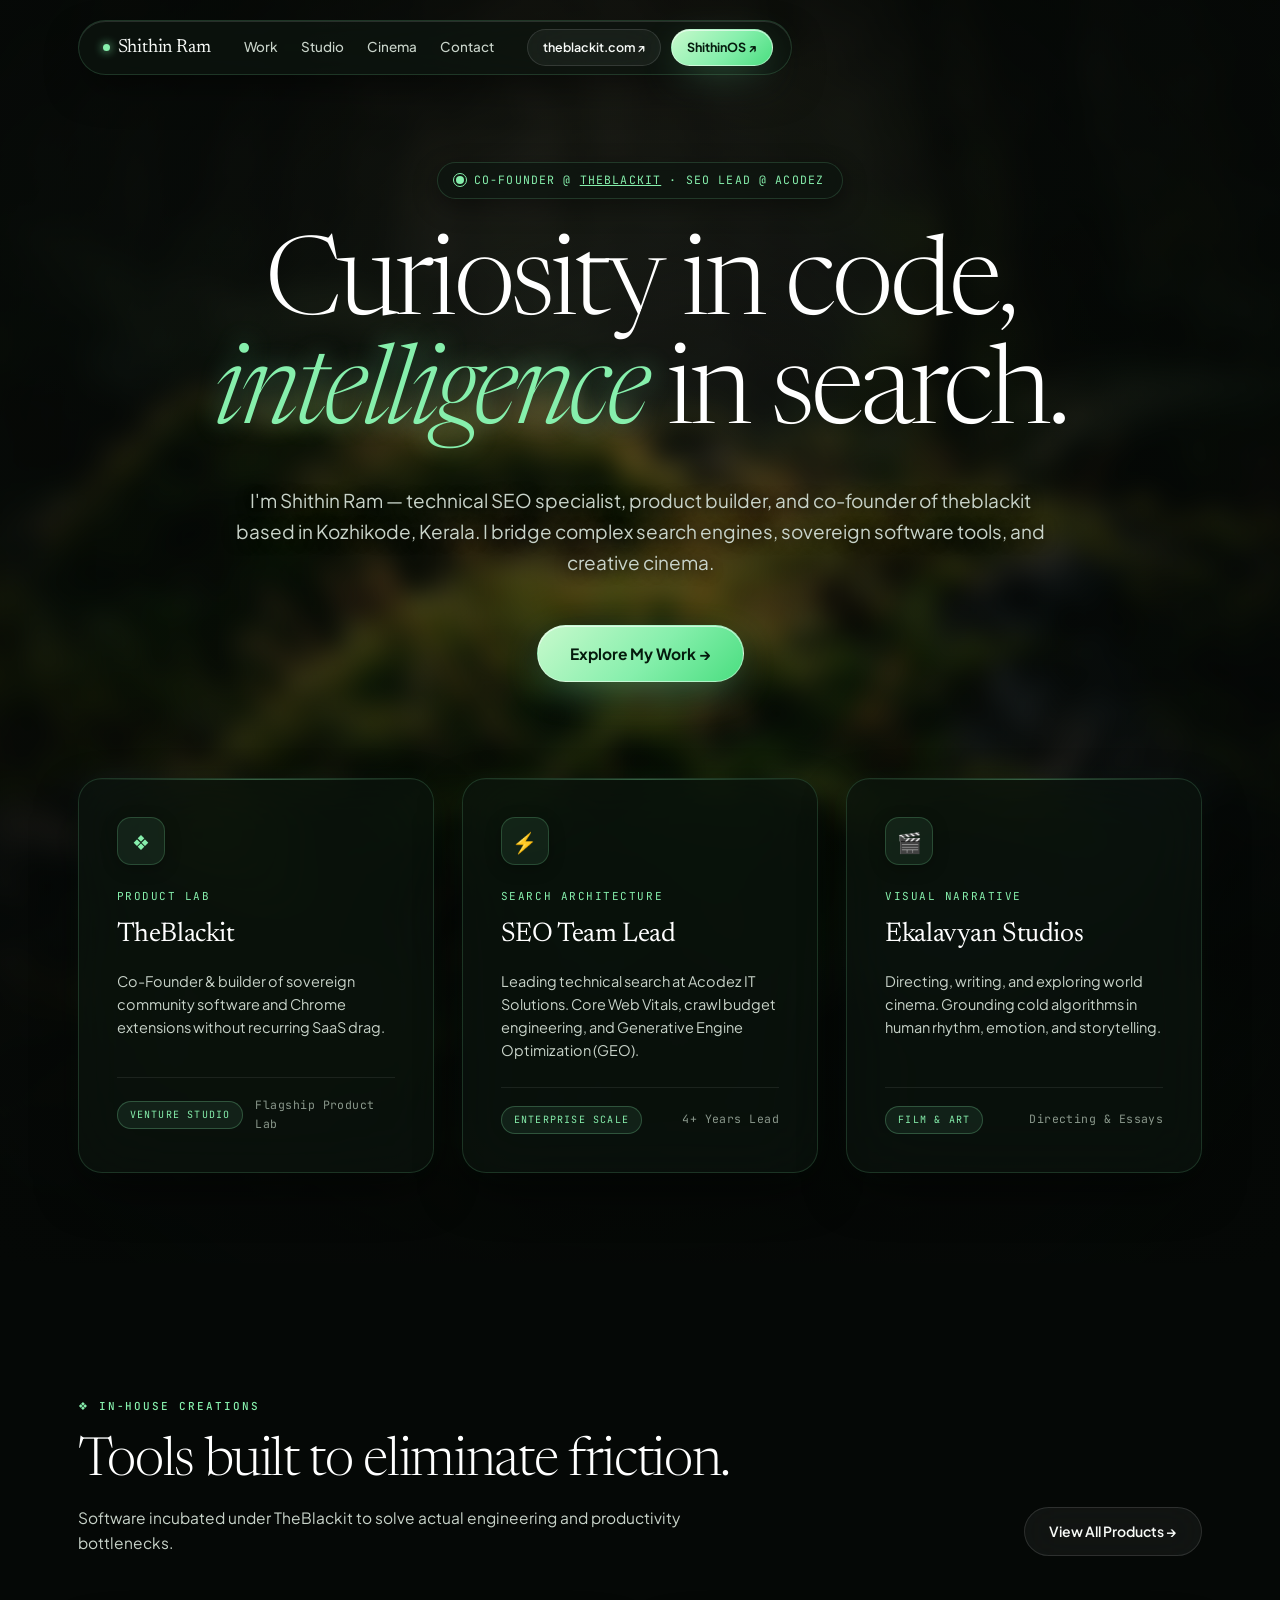
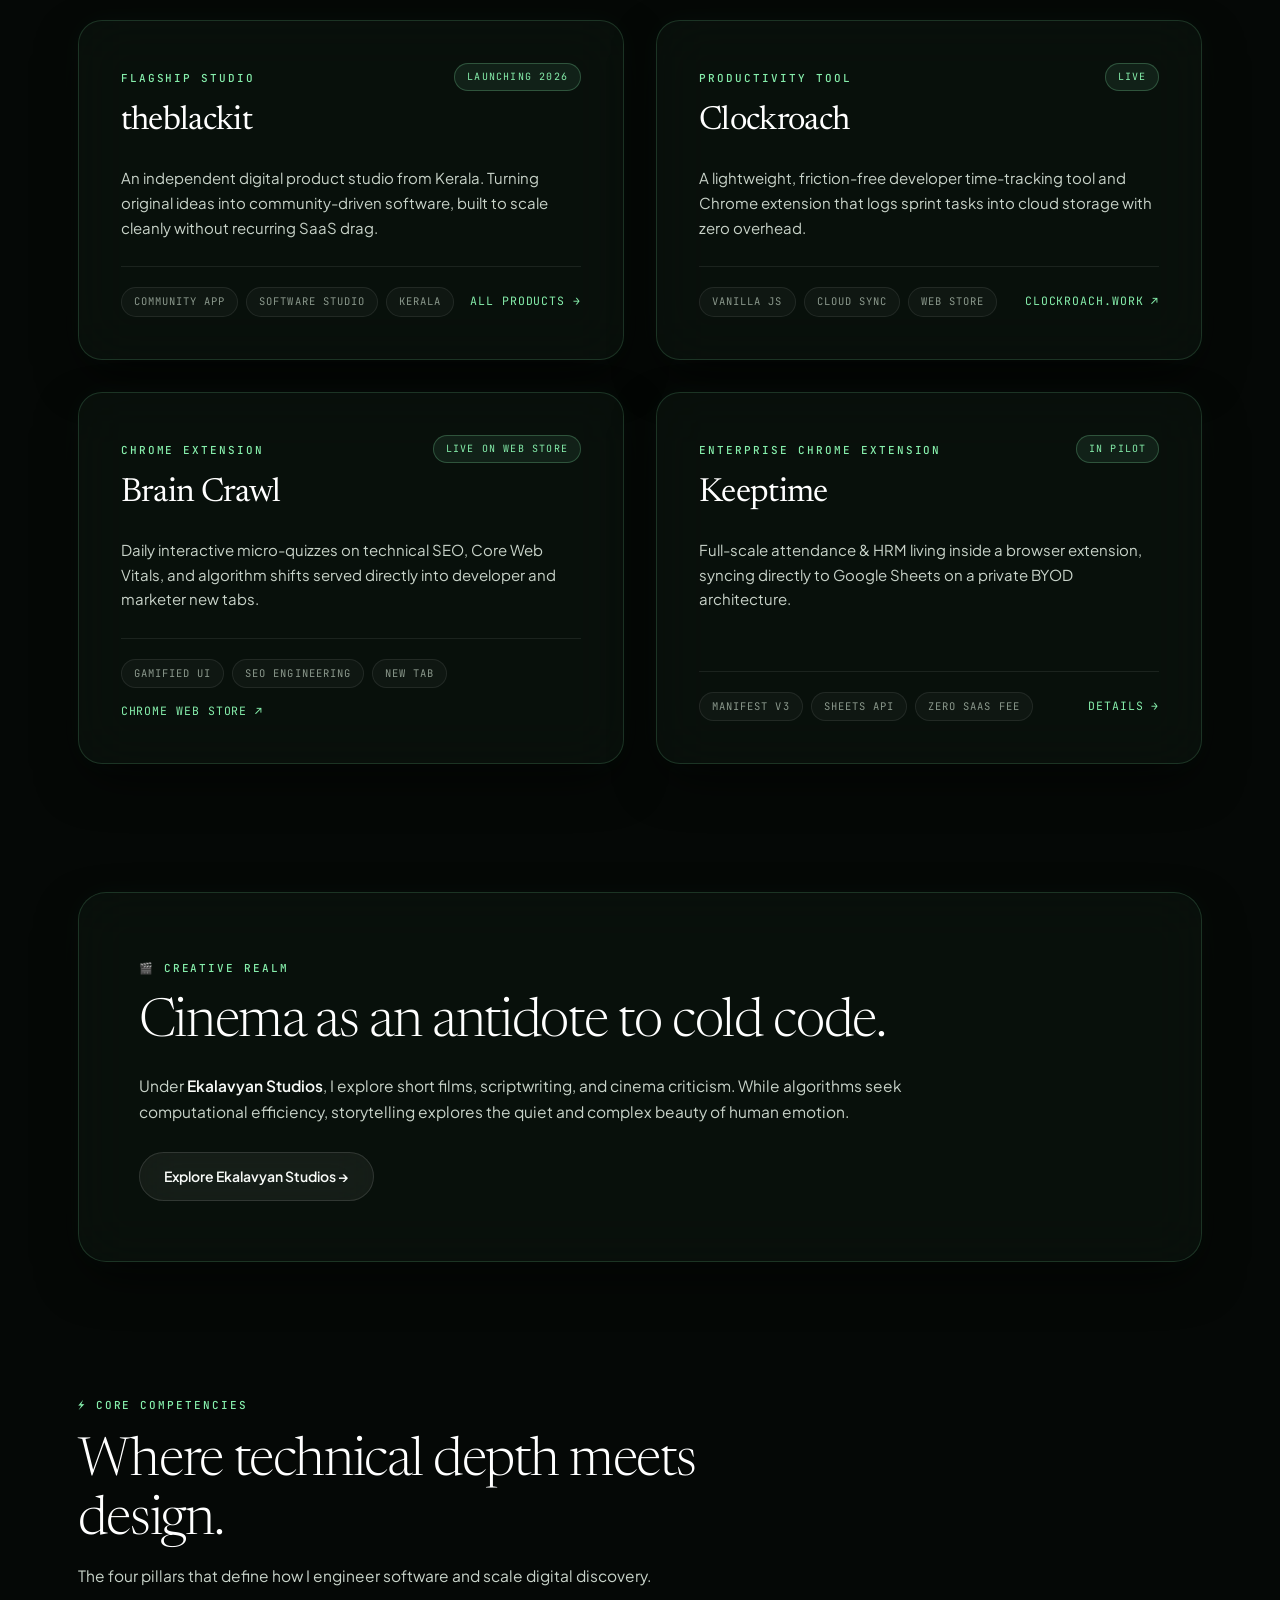
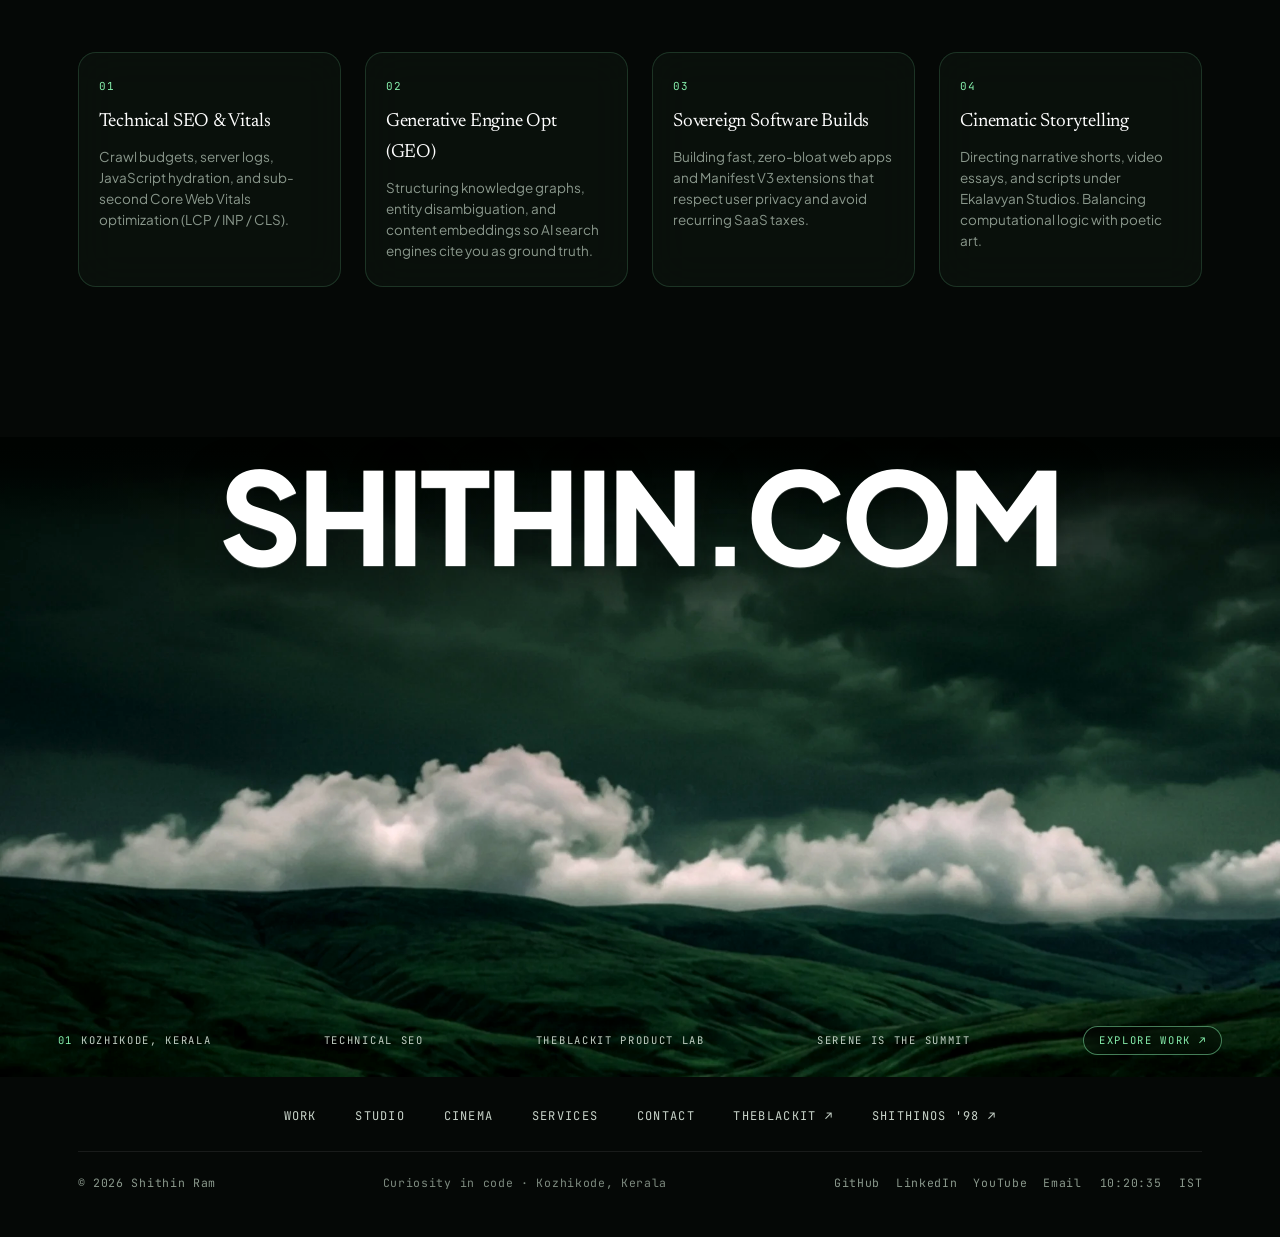
==== prototype/index.html @ df3f929a "Add the shithin.com prototype, with a dark WANDER footer A quieter second direction for the main dom" ====
<!DOCTYPE html>
<html lang="en">
<head>
<meta charset="UTF-8">
<meta name="viewport" content="width=device-width, initial-scale=1.0">
<title>Shithin Ram — SEO Specialist, Product Builder & Co-Founder @ TheBlackit</title>
<meta name="description" content="Shithin Ram — Technical SEO Specialist, Software Builder & Co-Founder @ theblackit. Kozhikode, Kerala.">
<meta name="author" content="Shithin Ram S">
<meta name="robots" content="index, follow, max-image-preview:large">
<link rel="canonical" href="https://shithin.com/">
<meta property="og:locale" content="en_US">
<meta property="og:type" content="website">
<meta property="og:title" content="Shithin Ram — SEO Specialist, Product Builder & Co-Founder @ TheBlackit">
<meta property="og:description" content="Shithin Ram — Technical SEO Specialist, Software Builder & Co-Founder @ theblackit. Kozhikode, Kerala.">
<meta property="og:url" content="https://shithin.com/">
<meta property="og:site_name" content="Shithin Ram">
<meta property="og:image" content="https://shithin.com/img/og.webp">
<link rel="icon" type="image/svg+xml" href="img/favicon.svg">
<link rel="preconnect" href="https://fonts.googleapis.com">
<link rel="preconnect" href="https://fonts.gstatic.com" crossorigin>
<link href="https://fonts.googleapis.com/css2?family=Newsreader:ital,opsz,wght@0,6..72,300;0,6..72,400;0,6..72,500;1,6..72,300;1,6..72,400&family=Plus+Jakarta+Sans:wght@400;500;600;700;800;900&family=JetBrains+Mono:wght@400;500;600&display=swap" rel="stylesheet">
<link rel="stylesheet" href="css/site.css">
<script>document.documentElement.className+=' js';</script>
</head>
<body>
<a class="skip" href="#main">Skip to content</a>
<header class="bar" id="bar">
  <div class="wrap">
    <div class="bar__nav-shell">
      <a class="brand" href="./">
        <span class="brand-dot"></span>
        Shithin Ram
      </a>
      <nav class="nav" aria-label="Primary">
        <a href="work.html">Work</a>
        <a href="studio.html">Studio</a>
        <a href="cinema.html">Cinema</a>
        <a href="contact.html">Contact</a>
      </nav>
      <div class="bar__actions">
        <a class="btn btn--glass btn--sm" href="https://theblackit.com" target="_blank" rel="noopener noreferrer">theblackit.com ↗</a>
        <a class="btn btn--lime btn--sm" href="https://os.shithin.com" target="_blank" rel="noopener noreferrer">ShithinOS ↗</a>
      </div>
    </div>
  </div>
</header>
<main id="main">
  <!-- Hero Section: Macro Moss Nature Atmosphere (Verdant Style) -->
  <section class="hero">
    <div class="hero__bg" aria-hidden="true">
      <img src="img/nature-hero.jpg" alt="" width="2560" height="1440" fetchpriority="high">
    </div>
    <div class="hero__inner wrap">
      <div class="hero__badge">
        <span class="pulse-dot"></span>
        <span>CO-FOUNDER @ <a href="https://theblackit.com" target="_blank" rel="noopener noreferrer" style="color:var(--lime); text-decoration:underline;">THEBLACKIT</a> · SEO LEAD @ ACODEZ</span>
      </div>

      <h1 class="display">
        Curiosity in code,<br>
        <span class="glow-word">intelligence</span> in search.
      </h1>

      <p class="hero__sub">
        I'm Shithin Ram — technical SEO specialist, product builder, and co-founder of theblackit based in Kozhikode, Kerala. I bridge complex search engines, sovereign software tools, and creative cinema.
      </p>

      <div class="hero__cta-row">
        <a class="btn btn--lime btn--lg" href="work.html">Explore My Work →</a>
      </div>

      <!-- Floating Glass Cards (Verdant Style - Clean Alignment, Zero Collision) -->
      <div class="glass-grid">
        <div class="glass-card">
          <div class="glass-card__icon-box">❖</div>
          <div class="glass-card__eyebrow">Product Lab</div>
          <h3 class="glass-card__title">TheBlackit</h3>
          <p class="glass-card__desc">Co-Founder &amp; builder of sovereign community software and Chrome extensions without recurring SaaS drag.</p>
          <div class="glass-card__footer">
            <div class="glass-card__footer-meta">
              <span class="glass-card__pill">Venture Studio</span>
              <span class="glass-card__note">Flagship Product Lab</span>
            </div>
          </div>
        </div>

        <div class="glass-card">
          <div class="glass-card__icon-box">⚡</div>
          <div class="glass-card__eyebrow">Search Architecture</div>
          <h3 class="glass-card__title">SEO Team Lead</h3>
          <p class="glass-card__desc">Leading technical search at Acodez IT Solutions. Core Web Vitals, crawl budget engineering, and Generative Engine Optimization (GEO).</p>
          <div class="glass-card__footer">
            <div class="glass-card__footer-meta">
              <span class="glass-card__pill">Enterprise Scale</span>
              <span class="glass-card__note">4+ Years Lead</span>
            </div>
          </div>
        </div>

        <div class="glass-card">
          <div class="glass-card__icon-box">🎬</div>
          <div class="glass-card__eyebrow">Visual Narrative</div>
          <h3 class="glass-card__title">Ekalavyan Studios</h3>
          <p class="glass-card__desc">Directing, writing, and exploring world cinema. Grounding cold algorithms in human rhythm, emotion, and storytelling.</p>
          <div class="glass-card__footer">
            <div class="glass-card__footer-meta">
              <span class="glass-card__pill">Film &amp; Art</span>
              <span class="glass-card__note">Directing &amp; Essays</span>
            </div>
          </div>
        </div>
      </div>

    </div>
  </section>

  <!-- Featured Products Section: Pure Frosted Glass Cards with Live Links -->
  <section id="featured-work">
    <div class="wrap">
      <div class="sec-head">
        <div class="sec-head__body">
          <span class="label label--lime">❖ In-House Creations</span>
          <h2 class="h2">Tools built to eliminate friction.</h2>
          <p class="body" style="margin-top:12px;">Software incubated under TheBlackit to solve actual engineering and productivity bottlenecks.</p>
        </div>
        <a class="btn btn--glass" href="work.html">View All Products →</a>
      </div>

      <div class="prod-grid">
        <!-- 1. theblackit -->
        <article class="prod-card">
          <div class="prod-card__top">
            <div>
              <span class="label label--lime">Flagship Studio</span>
              <h3 class="prod-card__title">theblackit</h3>
            </div>
            <span class="glass-card__pill">Launching 2026</span>
          </div>
          <p class="prod-card__desc">An independent digital product studio from Kerala. Turning original ideas into community-driven software, built to scale cleanly without recurring SaaS drag.</p>
          <div class="prod-card__footer">
            <div class="prod-card__tags">
              <span class="tag">Community App</span>
              <span class="tag">Software Studio</span>
              <span class="tag">Kerala</span>
            </div>
            <a class="prod-card__link" href="work.html">All Products →</a>
          </div>
        </article>

        <!-- 2. Clockroach -->
        <article class="prod-card">
          <div class="prod-card__top">
            <div>
              <span class="label label--lime">Productivity Tool</span>
              <h3 class="prod-card__title">Clockroach</h3>
            </div>
            <span class="glass-card__pill">Live</span>
          </div>
          <p class="prod-card__desc">A lightweight, friction-free developer time-tracking tool and Chrome extension that logs sprint tasks into cloud storage with zero overhead.</p>
          <div class="prod-card__footer">
            <div class="prod-card__tags">
              <span class="tag">Vanilla JS</span>
              <span class="tag">Cloud Sync</span>
              <span class="tag">Web Store</span>
            </div>
            <a class="prod-card__link" href="https://clockroach.work/" target="_blank" rel="noopener noreferrer">clockroach.work ↗</a>
          </div>
        </article>

        <!-- 3. Brain Crawl -->
        <article class="prod-card">
          <div class="prod-card__top">
            <div>
              <span class="label label--lime">Chrome Extension</span>
              <h3 class="prod-card__title">Brain Crawl</h3>
            </div>
            <span class="glass-card__pill">Live On Web Store</span>
          </div>
          <p class="prod-card__desc">Daily interactive micro-quizzes on technical SEO, Core Web Vitals, and algorithm shifts served directly into developer and marketer new tabs.</p>
          <div class="prod-card__footer">
            <div class="prod-card__tags">
              <span class="tag">Gamified UI</span>
              <span class="tag">SEO Engineering</span>
              <span class="tag">New Tab</span>
            </div>
            <a class="prod-card__link" href="https://chromewebstore.google.com/detail/brain-crawl/opgjgghmabeencknffaifddjcnallngp" target="_blank" rel="noopener noreferrer">Chrome Web Store ↗</a>
          </div>
        </article>

        <!-- 4. Keeptime -->
        <article class="prod-card">
          <div class="prod-card__top">
            <div>
              <span class="label label--lime">Enterprise Chrome Extension</span>
              <h3 class="prod-card__title">Keeptime</h3>
            </div>
            <span class="glass-card__pill">In Pilot</span>
          </div>
          <p class="prod-card__desc">Full-scale attendance &amp; HRM living inside a browser extension, syncing directly to Google Sheets on a private BYOD architecture.</p>
          <div class="prod-card__footer">
            <div class="prod-card__tags">
              <span class="tag">Manifest V3</span>
              <span class="tag">Sheets API</span>
              <span class="tag">Zero SaaS Fee</span>
            </div>
            <a class="prod-card__link" href="work.html#keeptime">Details →</a>
          </div>
        </article>
      </div>
    </div>
  </section>

  <!-- Cinema & Ethos Spotlight Section (Clean Editorial Glass) -->
  <section id="spotlight">
    <div class="wrap">
      <div class="spotlight-card">
        <span class="label label--lime">🎬 Creative Realm</span>
        <h2 class="h2" style="margin: 14px 0 20px;">Cinema as an antidote to cold code.</h2>
        <p class="body" style="max-width:70ch;">
          Under <strong>Ekalavyan Studios</strong>, I explore short films, scriptwriting, and cinema criticism. While algorithms seek computational efficiency, storytelling explores the quiet and complex beauty of human emotion.
        </p>
        <div style="margin-top:28px;">
          <a class="btn btn--glass" href="cinema.html">Explore Ekalavyan Studios →</a>
        </div>
      </div>
    </div>
  </section>

  <!-- Core Capabilities Section -->
  <section id="capabilities">
    <div class="wrap">
      <div class="sec-head">
        <div class="sec-head__body">
          <span class="label label--lime">⚡ Core Competencies</span>
          <h2 class="h2">Where technical depth meets design.</h2>
          <p class="body" style="margin-top:12px;">The four pillars that define how I engineer software and scale digital discovery.</p>
        </div>
      </div>

      <div class="cap-grid">
        <div class="cap-item">
          <span class="cap-num">01</span>
          <h3 class="cap-title">Technical SEO &amp; Vitals</h3>
          <p class="cap-desc">Crawl budgets, server logs, JavaScript hydration, and sub-second Core Web Vitals optimization (LCP / INP / CLS).</p>
        </div>

        <div class="cap-item">
          <span class="cap-num">02</span>
          <h3 class="cap-title">Generative Engine Opt (GEO)</h3>
          <p class="cap-desc">Structuring knowledge graphs, entity disambiguation, and content embeddings so AI search engines cite you as ground truth.</p>
        </div>

        <div class="cap-item">
          <span class="cap-num">03</span>
          <h3 class="cap-title">Sovereign Software Builds</h3>
          <p class="cap-desc">Building fast, zero-bloat web apps and Manifest V3 extensions that respect user privacy and avoid recurring SaaS taxes.</p>
        </div>

        <div class="cap-item">
          <span class="cap-num">04</span>
          <h3 class="cap-title">Cinematic Storytelling</h3>
          <p class="cap-desc">Directing narrative shorts, video essays, and scripts under Ekalavyan Studios. Balancing computational logic with poetic art.</p>
        </div>
      </div>
    </div>
  </section>
</main>

<footer class="wander-footer" id="wander-footer">
  <!-- Landscape scene, with the giant wordmark resting on the horizon -->
  <div class="wander-scene">
    <div class="wander-bg" aria-hidden="true"></div>
    <div class="wander-letters" aria-hidden="true">
      <span class="wander-text">SHITHIN.COM</span>
    </div>

    <div class="wander-labels">
      <div class="wander-label-item"><span>01</span> KOZHIKODE, KERALA</div>
      <div class="wander-label-item">TECHNICAL SEO</div>
      <div class="wander-label-item">THEBLACKIT PRODUCT LAB</div>
      <div class="wander-label-item">SERENE IS THE SUMMIT</div>
      <a class="wander-label-item wander-label-btn" href="work.html">EXPLORE WORK ↗</a>
    </div>
  </div>

  <!-- One quiet, evenly divided link bar instead of a four-column block -->
  <div class="wrap">
    <nav class="wander-links" aria-label="Footer">
      <a href="work.html">Work</a>
      <a href="studio.html">Studio</a>
      <a href="cinema.html">Cinema</a>
      <a href="services.html">Services</a>
      <a href="contact.html">Contact</a>
      <a href="https://theblackit.com" target="_blank" rel="noopener noreferrer">TheBlackit ↗</a>
      <a href="https://os.shithin.com" target="_blank" rel="noopener noreferrer">ShithinOS '98 ↗</a>
    </nav>

    <div class="wander-footer__bottom">
      <div>© <span id="yr">2026</span> Shithin Ram</div>
      <div class="wander-footer__tag">Curiosity in code · Kozhikode, Kerala</div>
      <div class="wander-footer__meta">
        <span class="beyond-social">
          <a href="https://github.com/shithins/" target="_blank" rel="noopener noreferrer">GitHub</a>
          <a href="https://www.linkedin.com/in/shithin-ram-158327246/" target="_blank" rel="noopener noreferrer">LinkedIn</a>
          <a href="https://www.youtube.com/@EkalavyansStudio" target="_blank" rel="noopener noreferrer">YouTube</a>
          <a href="mailto:shithinrams2001@gmail.com">Email</a>
        </span>
        <span id="clock">--:--:--</span> IST
      </div>
    </div>
  </div>
</footer>

<script src="js/site.js" defer></script>
</body>
</html>
---- prototype/css/site.css ----
/* ==========================================================================
   shithin.com — High-Class Nature & Glass Design System
   Inspired by Verdant, Outloud, and the "WANDER" Nature-Cloud Composition
   Typography: Newsreader (Editorial Serif) + Plus Jakarta Sans + JetBrains Mono
   ========================================================================== */

:root {
  /* Ink & Dark Verdant Canvas */
  --ink: #050806;
  --ink-2: #090e0b;
  --ink-3: #0f1612;
  --ink-card: rgba(12, 19, 14, 0.75);

  /* Verdant Accents */
  --lime: #86efac;
  --lime-2: #bbf7d0;
  --emerald: #10b981;
  --emerald-deep: #059669;
  --lime-glow: rgba(134, 239, 172, 0.22);
  --lime-soft: rgba(134, 239, 172, 0.08);

  /* Text & Contrast */
  --text: #f7faf7;
  --text-2: #c8d3c9;
  --text-3: #8a988c;
  --text-4: #5a665c;

  /* Premium Glass System */
  --glass-bg: rgba(12, 20, 15, 0.7);
  --glass-border: rgba(134, 239, 172, 0.16);
  --glass-border-hover: rgba(134, 239, 172, 0.45);
  --glass-shadow: 0 20px 50px -10px rgba(0, 0, 0, 0.7), 0 0 30px rgba(134, 239, 172, 0.04);
  --line: rgba(247, 250, 247, 0.08);
  --line-2: rgba(247, 250, 247, 0.16);

  /* Fonts */
  --serif: 'Newsreader', ui-serif, Georgia, serif;
  --sans: 'Plus Jakarta Sans', -apple-system, BlinkMacSystemFont, 'Segoe UI', Roboto, sans-serif;
  --mono: 'JetBrains Mono', ui-monospace, Menlo, monospace;

  /* Motion */
  --ease: cubic-bezier(0.22, 0.61, 0.36, 1);
  --ease-out: cubic-bezier(0.16, 1, 0.3, 1);

  --maxw: 1240px;
  --gutter: clamp(20px, 4.5vw, 64px);
  --section: clamp(80px, 10vw, 140px);
}

/* --------------------------------------------------------------------------
   Reset & Base
   -------------------------------------------------------------------------- */
*, *::before, *::after { box-sizing: border-box; margin: 0; padding: 0; }
html {
  background: var(--ink);
  color: var(--text);
  -webkit-font-smoothing: antialiased;
  scroll-behavior: smooth;
  text-size-adjust: 100%;
}
body {
  font-family: var(--sans);
  font-size: 16px;
  line-height: 1.65;
  overflow-x: hidden;
  background-color: var(--ink);
  background-image: 
    radial-gradient(circle at 50% 0%, rgba(34, 197, 94, 0.09) 0%, transparent 45%),
    radial-gradient(circle at 10% 40%, rgba(16, 185, 129, 0.06) 0%, transparent 40%),
    radial-gradient(circle at 90% 70%, rgba(134, 239, 172, 0.05) 0%, transparent 45%);
  background-attachment: fixed;
}
img, svg { max-width: 100%; display: block; }
a { color: inherit; text-decoration: none; }
button { font: inherit; color: inherit; background: none; border: 0; cursor: pointer; }
:focus-visible { outline: 2px solid var(--lime); outline-offset: 3px; border-radius: 4px; }
::selection { background: var(--lime); color: #051208; }

.wrap { max-width: var(--maxw); margin: 0 auto; padding: 0 var(--gutter); }
.wrap--wide { max-width: 1400px; margin: 0 auto; padding: 0 var(--gutter); }

.skip {
  position: absolute; left: -9999px; top: 0; z-index: 200;
  background: var(--lime); color: var(--ink); padding: 12px 18px;
  font-family: var(--mono); font-size: 12px; font-weight: 600;
}
.skip:focus { left: 0; }

/* --------------------------------------------------------------------------
   Typography
   -------------------------------------------------------------------------- */
.display {
  font-family: var(--serif);
  font-weight: 300;
  font-size: clamp(48px, 8.5vw, 114px);
  line-height: 1.0;
  letter-spacing: -0.035em;
  color: #ffffff;
}
.display em, .h1 em, .h2 em {
  font-style: italic;
  font-weight: 300;
}
.glow-word {
  color: var(--lime);
  text-shadow: 0 0 25px rgba(134, 239, 172, 0.45);
  font-style: italic;
}
.h1 { font-family: var(--serif); font-weight: 300; font-size: clamp(38px, 6vw, 76px); line-height: 1.05; letter-spacing: -0.03em; color: #fff; }
.h2 { font-family: var(--serif); font-weight: 300; font-size: clamp(30px, 4.2vw, 54px); line-height: 1.1; letter-spacing: -0.025em; color: #fff; }
.h3 { font-family: var(--serif); font-weight: 400; font-size: clamp(22px, 2.5vw, 30px); line-height: 1.25; letter-spacing: -0.015em; color: #fff; }

.lede { font-size: clamp(17px, 1.7vw, 21px); line-height: 1.6; color: var(--text-2); max-width: 62ch; }
.body { color: var(--text-2); max-width: 62ch; font-size: 15.5px; line-height: 1.65; }
.body strong { color: var(--text); font-weight: 600; }

.label {
  font-family: var(--mono);
  font-size: 11px;
  font-weight: 500;
  letter-spacing: 0.18em;
  text-transform: uppercase;
  color: var(--text-3);
  display: inline-flex;
  align-items: center;
  gap: 8px;
}
.label--lime { color: var(--lime); }

/* --------------------------------------------------------------------------
   Header Navigation — High-Class Floating Capsule
   -------------------------------------------------------------------------- */
.bar {
  position: fixed;
  inset: 20px 0 auto;
  z-index: 100;
  pointer-events: none;
}
.bar .wrap {
  display: flex;
  align-items: center;
  justify-content: space-between;
  gap: 16px;
}
.bar__nav-shell {
  pointer-events: auto;
  display: flex;
  align-items: center;
  gap: clamp(16px, 2.6vw, 34px);
  padding: 8px 18px 8px 24px;
  border-radius: 999px;
  background: rgba(12, 20, 15, 0.75);
  backdrop-filter: blur(28px) saturate(180%);
  -webkit-backdrop-filter: blur(28px) saturate(180%);
  border: 1px solid var(--glass-border);
  box-shadow: 0 16px 40px -10px rgba(0, 0, 0, 0.6), inset 0 1px 0 rgba(255, 255, 255, 0.12);
  transition: all 0.3s var(--ease);
}
.bar__nav-shell:hover {
  border-color: var(--glass-border-hover);
  box-shadow: 0 20px 50px -10px rgba(0, 0, 0, 0.7), 0 0 20px rgba(134, 239, 172, 0.08);
}
.brand {
  font-family: var(--serif);
  font-size: 19px;
  font-weight: 400;
  letter-spacing: -0.01em;
  display: flex;
  align-items: center;
  gap: 8px;
  color: var(--text);
  white-space: nowrap;
}
.brand-dot {
  width: 7px;
  height: 7px;
  border-radius: 999px;
  background: var(--lime);
  box-shadow: 0 0 10px var(--lime);
}
.nav {
  display: flex;
  gap: clamp(14px, 1.8vw, 26px);
  align-items: center;
}
.nav a {
  font-size: 13.5px;
  font-weight: 500;
  color: var(--text-2);
  transition: color 0.25s var(--ease);
  position: relative;
  white-space: nowrap;
}
.nav a:hover, .nav a[aria-current="page"] {
  color: var(--lime-2);
}
.nav a[aria-current="page"]::after {
  content: "";
  position: absolute;
  left: 0; right: 0; bottom: -5px;
  height: 1.5px;
  background: var(--lime);
  box-shadow: 0 0 8px var(--lime);
}
.bar__actions {
  display: flex;
  align-items: center;
  gap: 10px;
}

/* --------------------------------------------------------------------------
   Buttons & Pills
   -------------------------------------------------------------------------- */
.btn {
  display: inline-flex;
  align-items: center;
  justify-content: center;
  gap: 10px;
  font-family: var(--sans);
  font-size: 14px;
  font-weight: 600;
  padding: 12px 24px;
  border-radius: 999px;
  border: 1px solid var(--glass-border);
  color: var(--text);
  background: var(--glass-bg);
  backdrop-filter: blur(20px);
  -webkit-backdrop-filter: blur(20px);
  transition: transform 0.3s var(--ease-out), background 0.3s var(--ease), border-color 0.3s var(--ease), box-shadow 0.3s var(--ease);
  white-space: nowrap;
  pointer-events: auto;
}
.btn:hover {
  transform: translateY(-2px);
  border-color: var(--glass-border-hover);
  background: rgba(20, 32, 24, 0.75);
  box-shadow: 0 12px 30px -8px rgba(0, 0, 0, 0.5), 0 0 20px rgba(134, 239, 172, 0.15);
}
.btn--lime {
  background: linear-gradient(135deg, #c7f9cc 0%, #86efac 55%, #4ade80 100%);
  color: #051b0d;
  font-weight: 700;
  border-color: rgba(255, 255, 255, 0.4);
  box-shadow: 0 12px 40px -10px rgba(134, 239, 172, 0.45), inset 0 1px 0 rgba(255, 255, 255, 0.6);
}
.btn--lime:hover {
  background: linear-gradient(135deg, #dcfce7 0%, #99f6b4 55%, #5eead4 100%);
  box-shadow: 0 16px 50px -10px rgba(134, 239, 172, 0.65);
  color: #021408;
}
.btn--glass {
  background: rgba(255, 255, 255, 0.05);
  border: 1px solid rgba(255, 255, 255, 0.12);
  color: var(--text);
}
.btn--sm { padding: 7px 15px; font-size: 12.5px; }
.btn--lg { padding: 15px 32px; font-size: 15.5px; }

/* --------------------------------------------------------------------------
   Nature Hero Section
   -------------------------------------------------------------------------- */
.hero {
  position: relative;
  min-height: 100svh;
  display: flex;
  flex-direction: column;
  justify-content: center;
  align-items: center;
  text-align: center;
  overflow: hidden;
  padding: clamp(140px, 18vh, 190px) 0 clamp(80px, 10vh, 110px);
}
.hero__bg {
  position: absolute;
  inset: 0;
  z-index: 0;
}
.hero__bg img {
  width: 100%;
  height: 100%;
  object-fit: cover;
  object-position: center 38%;
  filter: blur(12px) brightness(0.66) saturate(1.2);
  transform: scale(1.08);
}
.hero__bg::after {
  content: "";
  position: absolute;
  inset: 0;
  background:
    radial-gradient(ellipse at 50% 45%, rgba(5, 8, 6, 0.35) 0%, rgba(5, 8, 6, 0.85) 75%, var(--ink) 100%),
    linear-gradient(to bottom, rgba(5, 8, 6, 0.65) 0%, transparent 35%, transparent 65%, var(--ink) 100%);
}
.hero__inner {
  position: relative;
  z-index: 2;
  width: 100%;
}
.hero__badge {
  display: inline-flex;
  align-items: center;
  gap: 10px;
  padding: 8px 18px;
  border-radius: 999px;
  background: var(--glass-bg);
  backdrop-filter: blur(20px);
  -webkit-backdrop-filter: blur(20px);
  border: 1px solid var(--glass-border);
  font-family: var(--mono);
  font-size: 11.5px;
  letter-spacing: 0.1em;
  color: var(--lime);
  margin-bottom: clamp(24px, 3.5vw, 36px);
  box-shadow: 0 8px 24px rgba(0, 0, 0, 0.4);
}
.pulse-dot {
  width: 8px;
  height: 8px;
  border-radius: 999px;
  background: var(--lime);
  position: relative;
}
.pulse-dot::after {
  content: "";
  position: absolute;
  inset: -3px;
  border-radius: 999px;
  border: 1px solid var(--lime);
  animation: pulse 2s infinite ease-out;
}
@keyframes pulse {
  0% { transform: scale(1); opacity: 1; }
  100% { transform: scale(2.4); opacity: 0; }
}

.hero .display {
  max-width: 17ch;
  margin: 0 auto;
}
.hero__sub {
  margin: clamp(22px, 3vw, 32px) auto 0;
  max-width: 60ch;
  color: var(--text-2);
  font-size: clamp(16px, 1.7vw, 19px);
  line-height: 1.65;
  text-shadow: 0 2px 14px rgba(0, 0, 0, 0.8);
}
.hero__cta-row {
  margin-top: clamp(32px, 4.5vw, 46px);
  display: flex;
  gap: 16px;
  justify-content: center;
  align-items: center;
  flex-wrap: wrap;
}

/* --------------------------------------------------------------------------
   Verdant Glass Cards in Hero (Clean Alignment, Zero Overlap)
   -------------------------------------------------------------------------- */
.glass-grid {
  display: grid;
  grid-template-columns: repeat(3, 1fr);
  gap: clamp(18px, 2.5vw, 28px);
  margin-top: clamp(60px, 8vw, 96px);
  position: relative;
  z-index: 2;
}
.glass-card {
  background: rgba(12, 20, 15, 0.72);
  backdrop-filter: blur(32px) saturate(190%);
  -webkit-backdrop-filter: blur(32px) saturate(190%);
  border: 1px solid var(--glass-border);
  border-radius: 24px;
  padding: clamp(28px, 3.2vw, 38px);
  display: flex;
  flex-direction: column;
  text-align: left;
  box-shadow: var(--glass-shadow);
  transition: transform 0.35s var(--ease-out), border-color 0.3s var(--ease), box-shadow 0.35s var(--ease);
  position: relative;
  overflow: hidden;
}
.glass-card::before {
  content: "";
  position: absolute;
  top: 0; left: 0; right: 0;
  height: 1px;
  background: linear-gradient(90deg, transparent, rgba(134, 239, 172, 0.35), transparent);
}
.glass-card:hover {
  transform: translateY(-5px);
  border-color: var(--glass-border-hover);
  box-shadow: 0 30px 70px -15px rgba(0, 0, 0, 0.75), 0 0 35px rgba(134, 239, 172, 0.14);
}
.glass-card__icon-box {
  width: 48px;
  height: 48px;
  border-radius: 14px;
  background: rgba(134, 239, 172, 0.08);
  border: 1px solid rgba(134, 239, 172, 0.2);
  display: grid;
  place-items: center;
  color: var(--lime);
  font-size: 20px;
  margin-bottom: 22px;
  box-shadow: 0 4px 16px rgba(0, 0, 0, 0.3);
}
.glass-card__eyebrow {
  font-family: var(--mono);
  font-size: 11px;
  letter-spacing: 0.14em;
  text-transform: uppercase;
  color: var(--lime);
  margin-bottom: 8px;
}
.glass-card__title {
  font-family: var(--serif);
  font-weight: 400;
  font-size: clamp(23px, 2.2vw, 27px);
  letter-spacing: -0.015em;
  color: #ffffff;
  margin-bottom: 12px;
}
.glass-card__desc {
  color: var(--text-2);
  font-size: 14.5px;
  line-height: 1.6;
  margin-bottom: 24px;
}
/* Fixed Footer Row — Zero Text Collisions */
.glass-card__footer {
  margin-top: auto;
  padding-top: 18px;
  border-top: 1px solid var(--line);
  display: flex;
  flex-direction: column;
  gap: 8px;
}
.glass-card__footer-meta {
  display: flex;
  align-items: center;
  justify-content: space-between;
  gap: 12px;
}
.glass-card__pill {
  font-family: var(--mono);
  font-size: 10px;
  letter-spacing: 0.12em;
  text-transform: uppercase;
  padding: 5px 12px;
  border-radius: 999px;
  background: rgba(134, 239, 172, 0.08);
  border: 1px solid rgba(134, 239, 172, 0.25);
  color: var(--lime);
  white-space: nowrap;
}
.glass-card__note {
  font-family: var(--mono);
  font-size: 11.5px;
  color: var(--text-3);
  letter-spacing: 0.04em;
}

/* --------------------------------------------------------------------------
   Body Sections — High-Class Frosted Glass Cards
   -------------------------------------------------------------------------- */
section {
  padding: var(--section) 0 0;
  position: relative;
}
.sec-head {
  display: flex;
  justify-content: space-between;
  align-items: flex-end;
  gap: 32px;
  margin-bottom: clamp(40px, 6vw, 64px);
}
.sec-head__body { max-width: 62ch; }
.sec-head .h2 { margin-top: 16px; }

/* In-House Products Cards */
.prod-grid {
  display: grid;
  grid-template-columns: repeat(2, 1fr);
  gap: clamp(20px, 3vw, 32px);
}
.prod-card {
  background: rgba(12, 20, 15, 0.72);
  backdrop-filter: blur(28px) saturate(180%);
  -webkit-backdrop-filter: blur(28px) saturate(180%);
  border: 1px solid var(--glass-border);
  border-radius: 24px;
  padding: clamp(30px, 3.6vw, 42px);
  display: flex;
  flex-direction: column;
  transition: transform 0.35s var(--ease), border-color 0.35s var(--ease), box-shadow 0.35s var(--ease);
  position: relative;
  box-shadow: var(--glass-shadow);
}
.prod-card:hover {
  transform: translateY(-5px);
  border-color: var(--glass-border-hover);
  box-shadow: 0 25px 60px rgba(0, 0, 0, 0.7), 0 0 30px rgba(134, 239, 172, 0.1);
}
.prod-card__top {
  display: flex;
  justify-content: space-between;
  align-items: flex-start;
  margin-bottom: 16px;
  gap: 16px;
}
.prod-card__title {
  font-family: var(--serif);
  font-size: clamp(26px, 2.6vw, 34px);
  font-weight: 400;
  letter-spacing: -0.02em;
  color: #ffffff;
  margin-top: 6px;
}
.prod-card__desc {
  color: var(--text-2);
  font-size: 15px;
  line-height: 1.65;
  margin-bottom: 26px;
}
.prod-card__footer {
  margin-top: auto;
  display: flex;
  align-items: center;
  justify-content: space-between;
  flex-wrap: wrap;
  gap: 14px;
  padding-top: 20px;
  border-top: 1px solid var(--line);
}
.prod-card__tags {
  display: flex;
  gap: 8px;
  flex-wrap: wrap;
}
.tag {
  font-family: var(--mono);
  font-size: 10.5px;
  letter-spacing: 0.1em;
  text-transform: uppercase;
  color: var(--text-3);
  border: 1px solid var(--line);
  border-radius: 999px;
  padding: 5px 12px;
  background: rgba(255, 255, 255, 0.03);
}
.prod-card__link {
  font-family: var(--mono);
  font-size: 11.5px;
  letter-spacing: 0.08em;
  text-transform: uppercase;
  color: var(--lime);
  display: inline-flex;
  align-items: center;
  gap: 6px;
  transition: color 0.25s var(--ease), transform 0.25s var(--ease);
}
.prod-card__link:hover {
  color: #ffffff;
  transform: translateX(3px);
}

/* Feature Spotlight Card */
.spotlight-card {
  background: rgba(12, 20, 15, 0.72);
  backdrop-filter: blur(28px) saturate(180%);
  -webkit-backdrop-filter: blur(28px) saturate(180%);
  border: 1px solid var(--glass-border);
  border-radius: 28px;
  padding: clamp(36px, 5vw, 60px);
  box-shadow: var(--glass-shadow);
}

/* Capabilities 4-column minimal pill grid */
.cap-grid {
  display: grid;
  grid-template-columns: repeat(4, 1fr);
  gap: clamp(16px, 2vw, 24px);
}
.cap-item {
  background: rgba(12, 20, 15, 0.72);
  backdrop-filter: blur(20px);
  -webkit-backdrop-filter: blur(20px);
  border: 1px solid var(--glass-border);
  border-radius: 18px;
  padding: 24px 20px;
  display: flex;
  flex-direction: column;
  gap: 10px;
  transition: transform 0.3s var(--ease), border-color 0.3s var(--ease);
}
.cap-item:hover {
  transform: translateY(-3px);
  border-color: var(--glass-border-hover);
}
.cap-num {
  font-family: var(--mono);
  font-size: 11px;
  color: var(--lime);
  letter-spacing: 0.1em;
}
.cap-title {
  font-family: var(--serif);
  font-size: 19px;
  font-weight: 400;
  letter-spacing: -0.01em;
  color: #ffffff;
}
.cap-desc {
  font-size: 13.5px;
  color: var(--text-3);
  line-height: 1.55;
}

/* --------------------------------------------------------------------------
   THE "WANDER" FOOTER
   One dark landscape with the giant wordmark resting on the horizon, then a
   single hairline link bar. The scene is a pre-composed image
   (img/footer-scene.webp) whose sky is graded dark exactly where the letters
   sit, so the type is legible by construction rather than by shadow.
   -------------------------------------------------------------------------- */
.wander-footer {
  position: relative;
  background: var(--ink);
  overflow: hidden;
  padding: 0 0 44px;
  margin-top: clamp(80px, 12vw, 150px);
}

.wander-scene {
  position: relative;
  width: 100%;
  /* 2:1 — the same proportion as img/footer-scene.webp, so the scene's zones
     land where they are meant to at every width. */
  height: clamp(300px, 50vw, 640px);
  overflow: hidden;
}

/* The composed landscape. Explicitly stretched to fill the box rather than
   `cover`d: a cover crop is what pushed the bright cumulus bank out of the
   visible window before, leaving the footer showing nothing but dark sky. */
.wander-bg {
  position: absolute;
  inset: 0;
  background-image: url('../img/footer-scene.webp');
  background-size: 100% 100%;
  background-repeat: no-repeat;
  filter: contrast(1.04) saturate(1.06);
}

/* Melt the top of the scene into the page so the footer has no hard start line. */
.wander-bg::after {
  content: "";
  position: absolute;
  inset: 0;
  background: linear-gradient(to bottom,
    var(--ink) 0%,
    rgba(5, 8, 6, 0.85) 4%,
    rgba(5, 8, 6, 0) 13%);
  pointer-events: none;
}

/* ---- The giant wordmark -------------------------------------------------- */
.wander-letters {
  position: absolute;
  top: 2%;
  left: 0;
  right: 0;
  z-index: 2;
  display: flex;
  justify-content: center;
  pointer-events: none;
  user-select: none;
}

.wander-text {
  font-family: var(--sans);
  font-weight: 900;
  /* Scaled so the ten characters span ~60-85% of the frame. The minimum has to
     be small: any size that grows faster than the viewport makes the nowrap
     wordmark run to the very edges (or past them) on a phone. */
  font-size: clamp(17px, 10vw, 148px);
  line-height: 1;
  letter-spacing: -0.035em;
  text-transform: uppercase;
  color: #fff;
  white-space: nowrap;
  /* Resting on the horizon: a whisper of warm rim light, never a glow. */
  text-shadow:
    0 1px 0 rgba(255, 255, 255, 0.16),
    0 14px 44px rgba(0, 0, 0, 0.5);
}

/* ---- Micro-label ribbon along the foot of the landscape ------------------ */
.wander-labels {
  position: absolute;
  bottom: 22px;
  left: 0;
  right: 0;
  z-index: 3;
  display: flex;
  justify-content: space-between;
  align-items: center;
  gap: 14px;
  padding: 0 var(--gutter);
  font-family: var(--mono);
  font-size: 10.5px;
  letter-spacing: 0.16em;
  text-transform: uppercase;
  color: #c2cfc4;
  flex-wrap: wrap;
}
.wander-label-item {
  display: flex;
  align-items: center;
  gap: 8px;
  text-shadow: 0 1px 8px rgba(0, 0, 0, 0.95);
}
.wander-label-item span {
  color: var(--lime);
}
.wander-label-btn {
  padding: 5px 15px;
  border-radius: 999px;
  border: 1px solid rgba(134, 239, 172, 0.5);
  color: var(--lime);
  background: rgba(5, 8, 6, 0.42);
  backdrop-filter: blur(8px);
  transition: background 0.25s var(--ease), color 0.25s var(--ease);
}
.wander-label-btn:hover {
  background: var(--lime);
  color: #04120a;
}

/* ---- One quiet link bar -------------------------------------------------- */
.wander-links {
  display: flex;
  flex-wrap: wrap;
  justify-content: center;
  align-items: center;
  gap: clamp(14px, 3vw, 40px);
  padding: 30px 0 24px;
  border-bottom: 1px solid var(--line);
}
.wander-links a {
  position: relative;
  font-family: var(--mono);
  font-size: 12px;
  letter-spacing: 0.11em;
  text-transform: uppercase;
  color: var(--text-2);
  transition: color 0.25s var(--ease);
}
.wander-links a::after {
  content: "";
  position: absolute;
  left: 0;
  right: 0;
  bottom: -5px;
  height: 1px;
  background: var(--lime);
  transform: scaleX(0);
  transform-origin: left;
  transition: transform 0.3s var(--ease);
}
.wander-links a:hover {
  color: var(--lime-2);
}
.wander-links a:hover::after {
  transform: scaleX(1);
}

/* ---- Bottom bar ---------------------------------------------------------- */
.wander-footer__bottom {
  display: flex;
  justify-content: space-between;
  align-items: center;
  gap: 18px;
  padding-top: 22px;
  font-family: var(--mono);
  font-size: 11.5px;
  letter-spacing: 0.06em;
  color: var(--text-3);
  flex-wrap: wrap;
}
/* Secondary, not illegible: inherits the bottom bar's --text-3 (6.66:1) rather
   than --text-4, which only reaches 3.34:1 on the ink background. */
.wander-footer__tag {
  opacity: 0.9;
}
.wander-footer__meta {
  display: flex;
  align-items: center;
  gap: 18px;
  flex-wrap: wrap;
}
.beyond-social {
  display: flex;
  gap: 16px;
}
.beyond-social a {
  color: var(--text-3);
  transition: color 0.25s var(--ease);
}
.beyond-social a:hover {
  color: var(--lime);
}

/* --------------------------------------------------------------------------
   Subpage Headers
   -------------------------------------------------------------------------- */
.phero {
  position: relative;
  padding: clamp(150px, 20vw, 220px) 0 clamp(54px, 8vw, 90px);
  overflow: hidden;
  background: var(--ink);
}
.phero__inner { position: relative; z-index: 1; }
.phero .label { margin-bottom: 20px; }
.phero .h1 { max-width: 22ch; }
.phero__sub { margin-top: 24px; }

/* --------------------------------------------------------------------------
   Responsive
   -------------------------------------------------------------------------- */
@media (max-width: 1024px) {
  .glass-grid { grid-template-columns: 1fr; }
  .cap-grid { grid-template-columns: repeat(2, 1fr); }
  .wander-labels { justify-content: center; text-align: center; gap: 12px; }
  .wander-labels .wander-label-item:nth-child(2),
  .wander-labels .wander-label-item:nth-child(4) { display: none; }
}
@media (max-width: 768px) {
  .bar .wrap { justify-content: center; }
  .nav { display: none; }
  .prod-grid { grid-template-columns: 1fr; }
  .cap-grid { grid-template-columns: 1fr; }
  .sec-head { flex-direction: column; align-items: flex-start; gap: 16px; }
  .wander-scene { height: clamp(240px, 52vw, 420px); }
  .wander-labels .wander-label-item:nth-child(1) { display: none; }
  .wander-footer__bottom { flex-direction: column; align-items: center; text-align: center; }
}
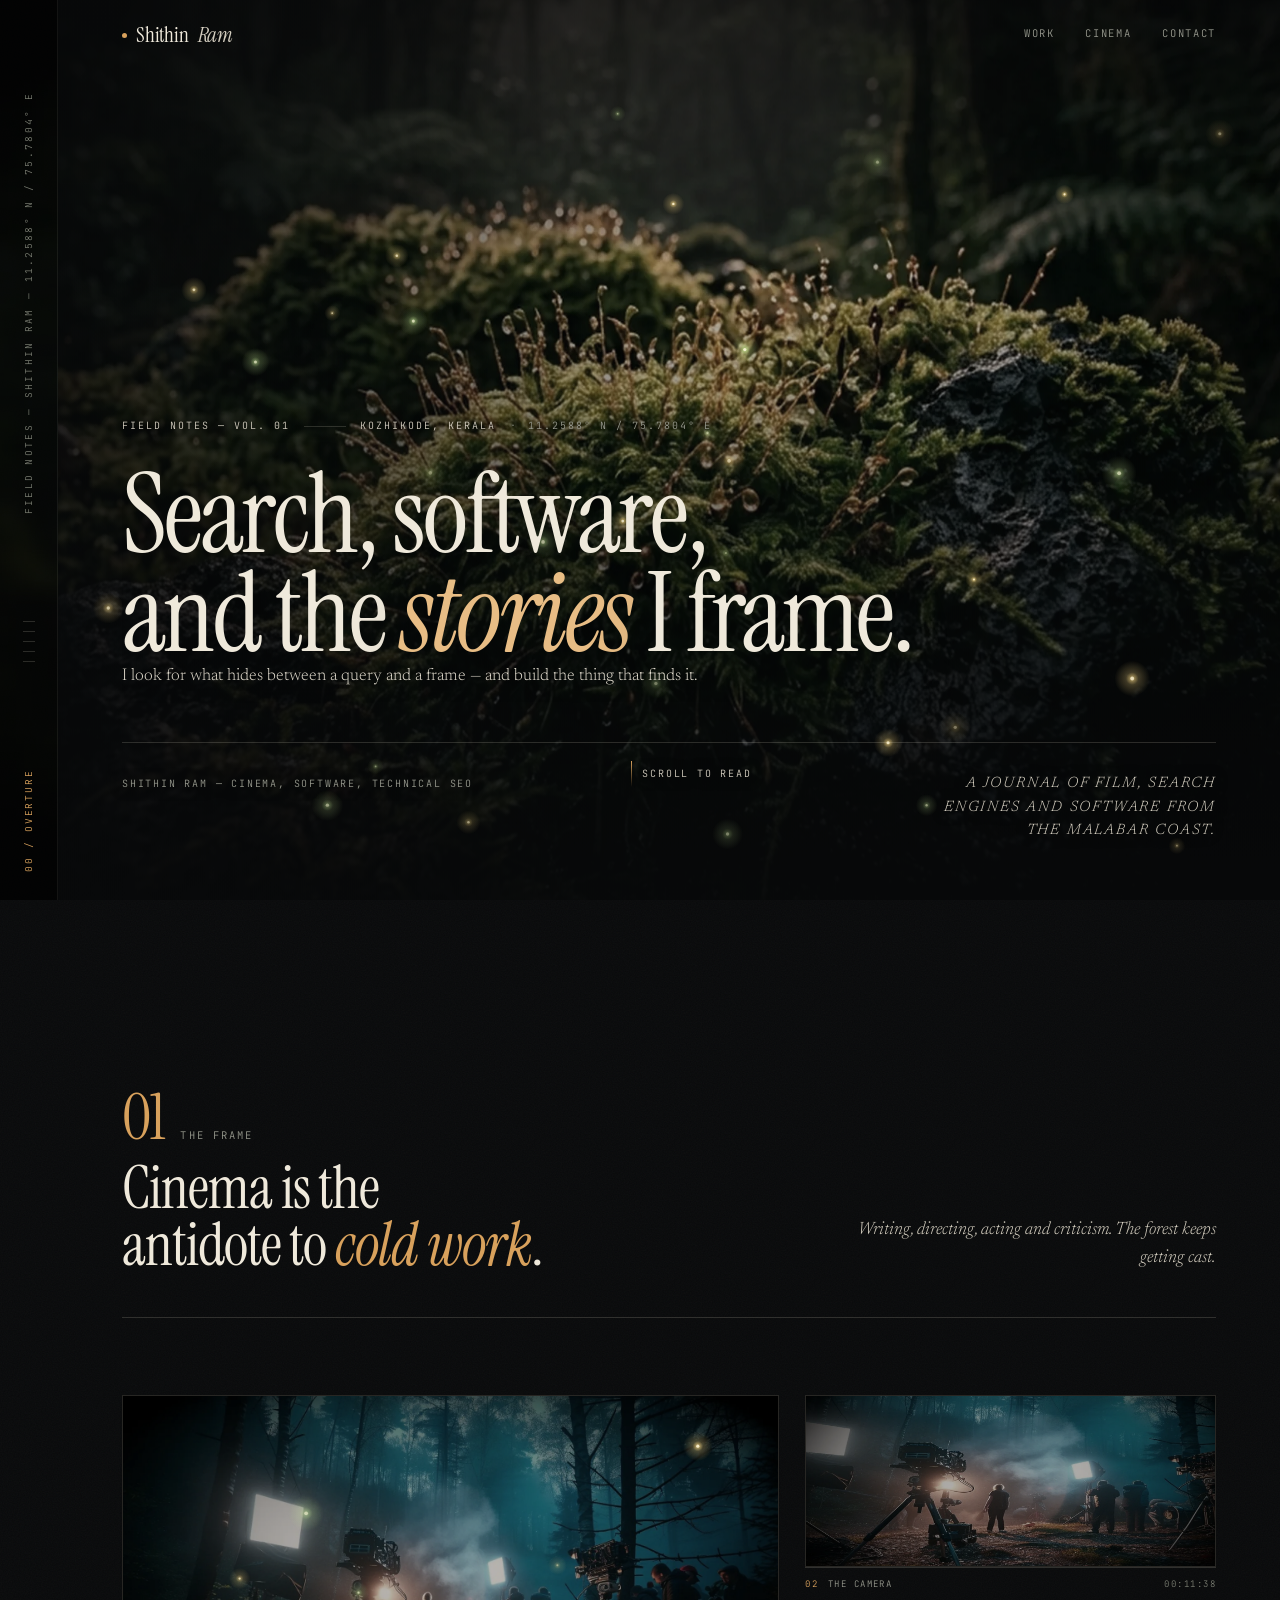
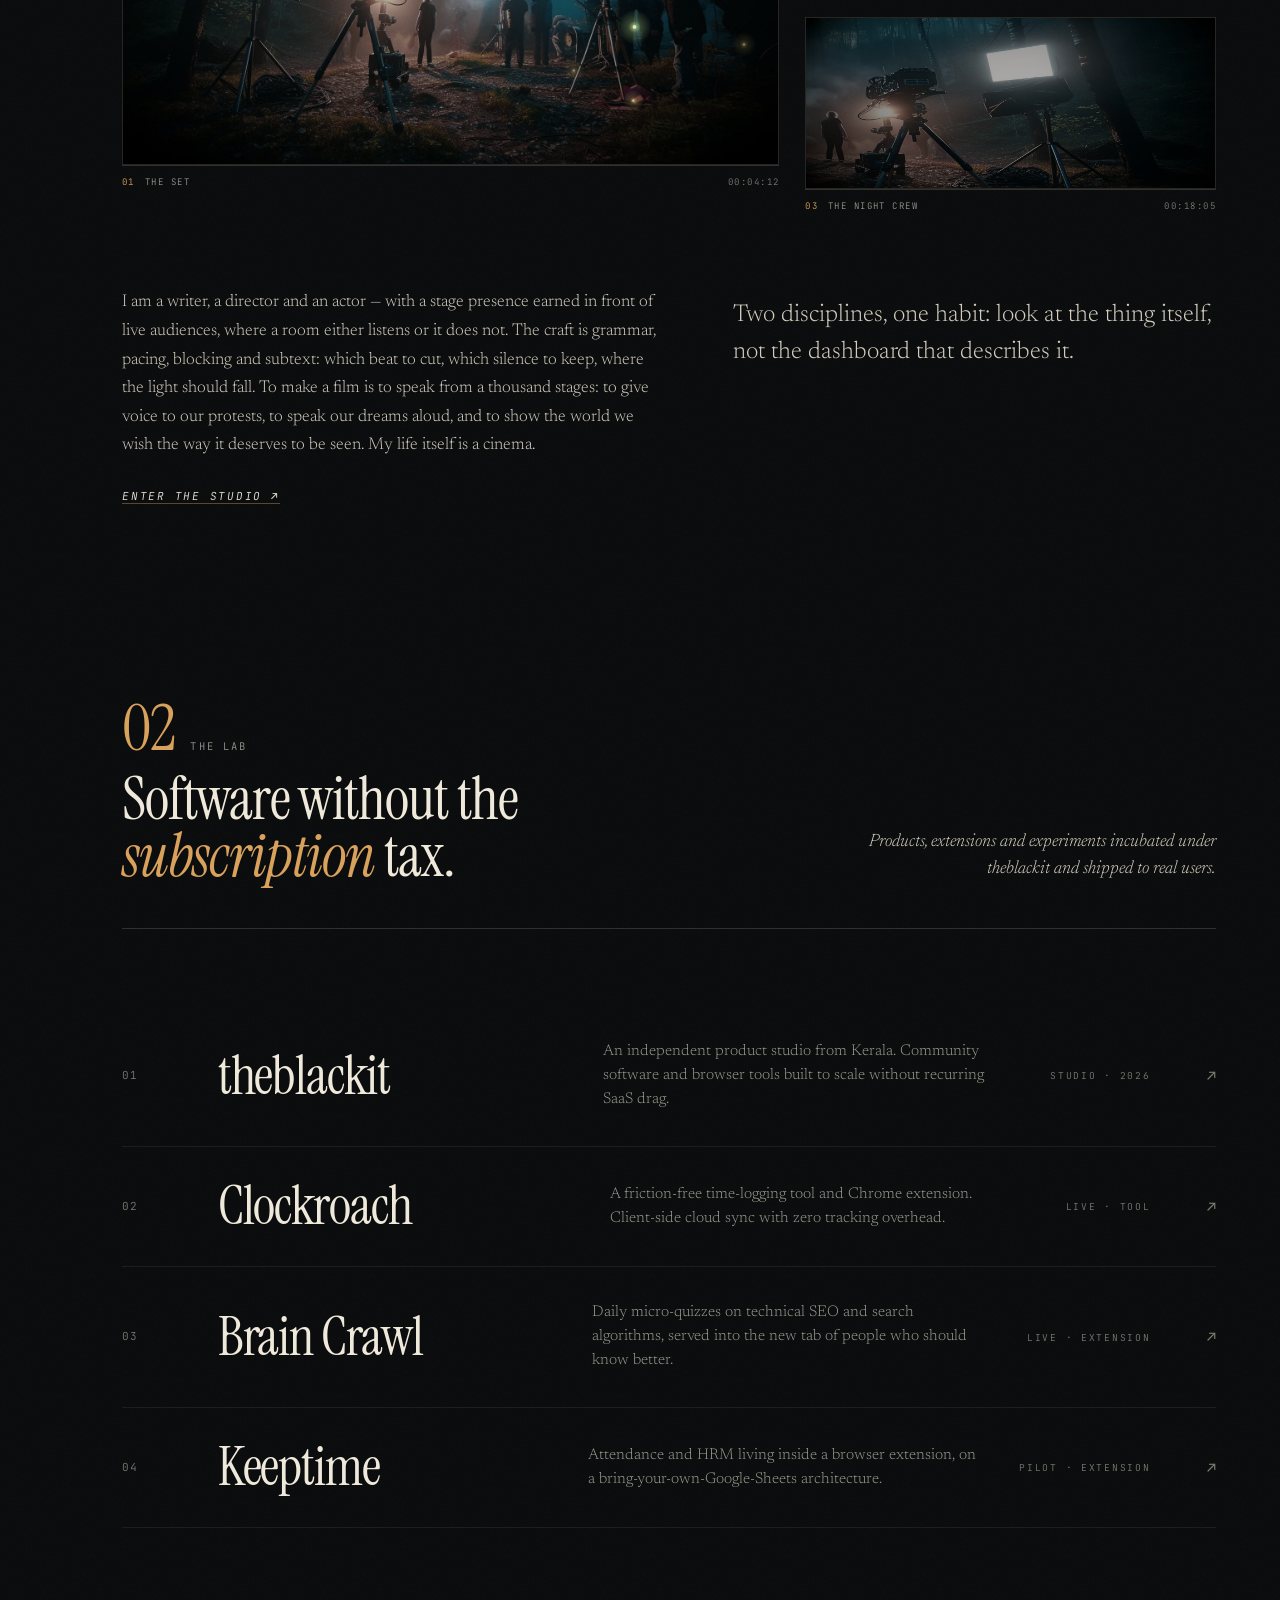
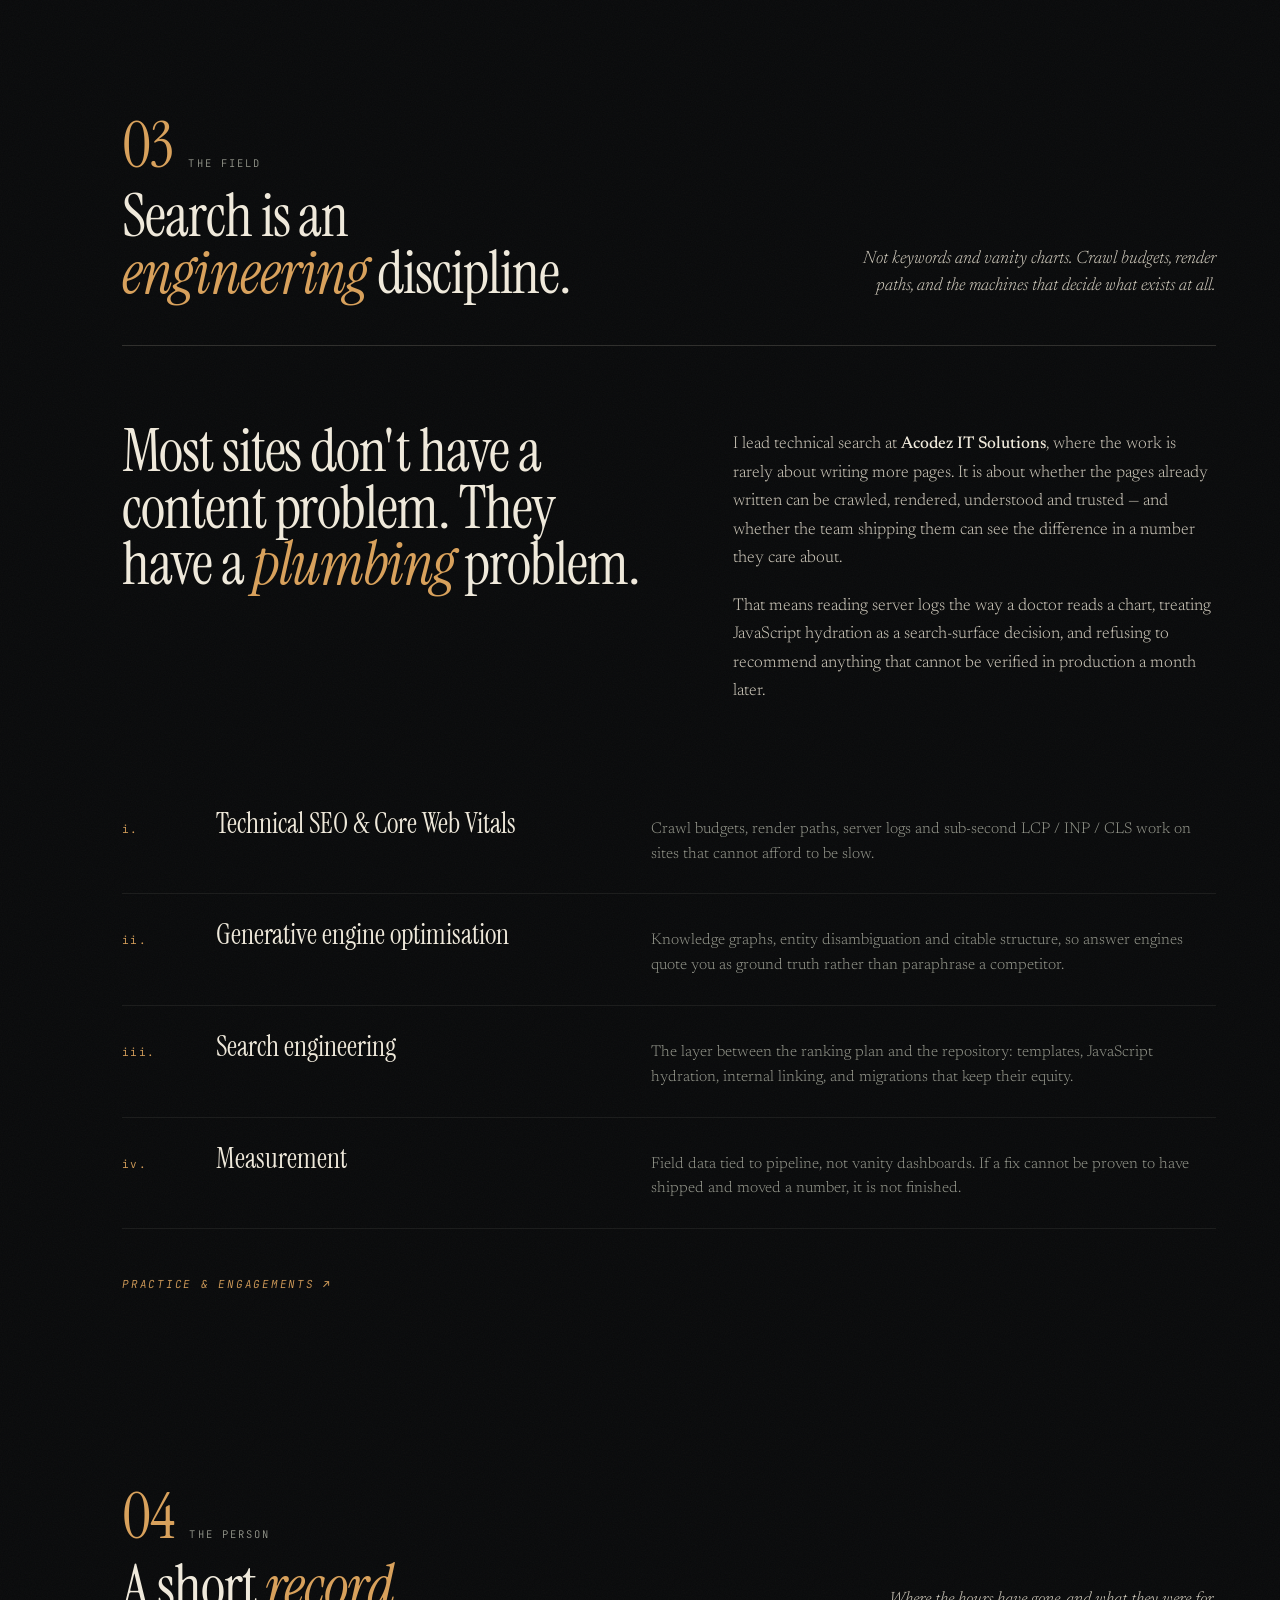
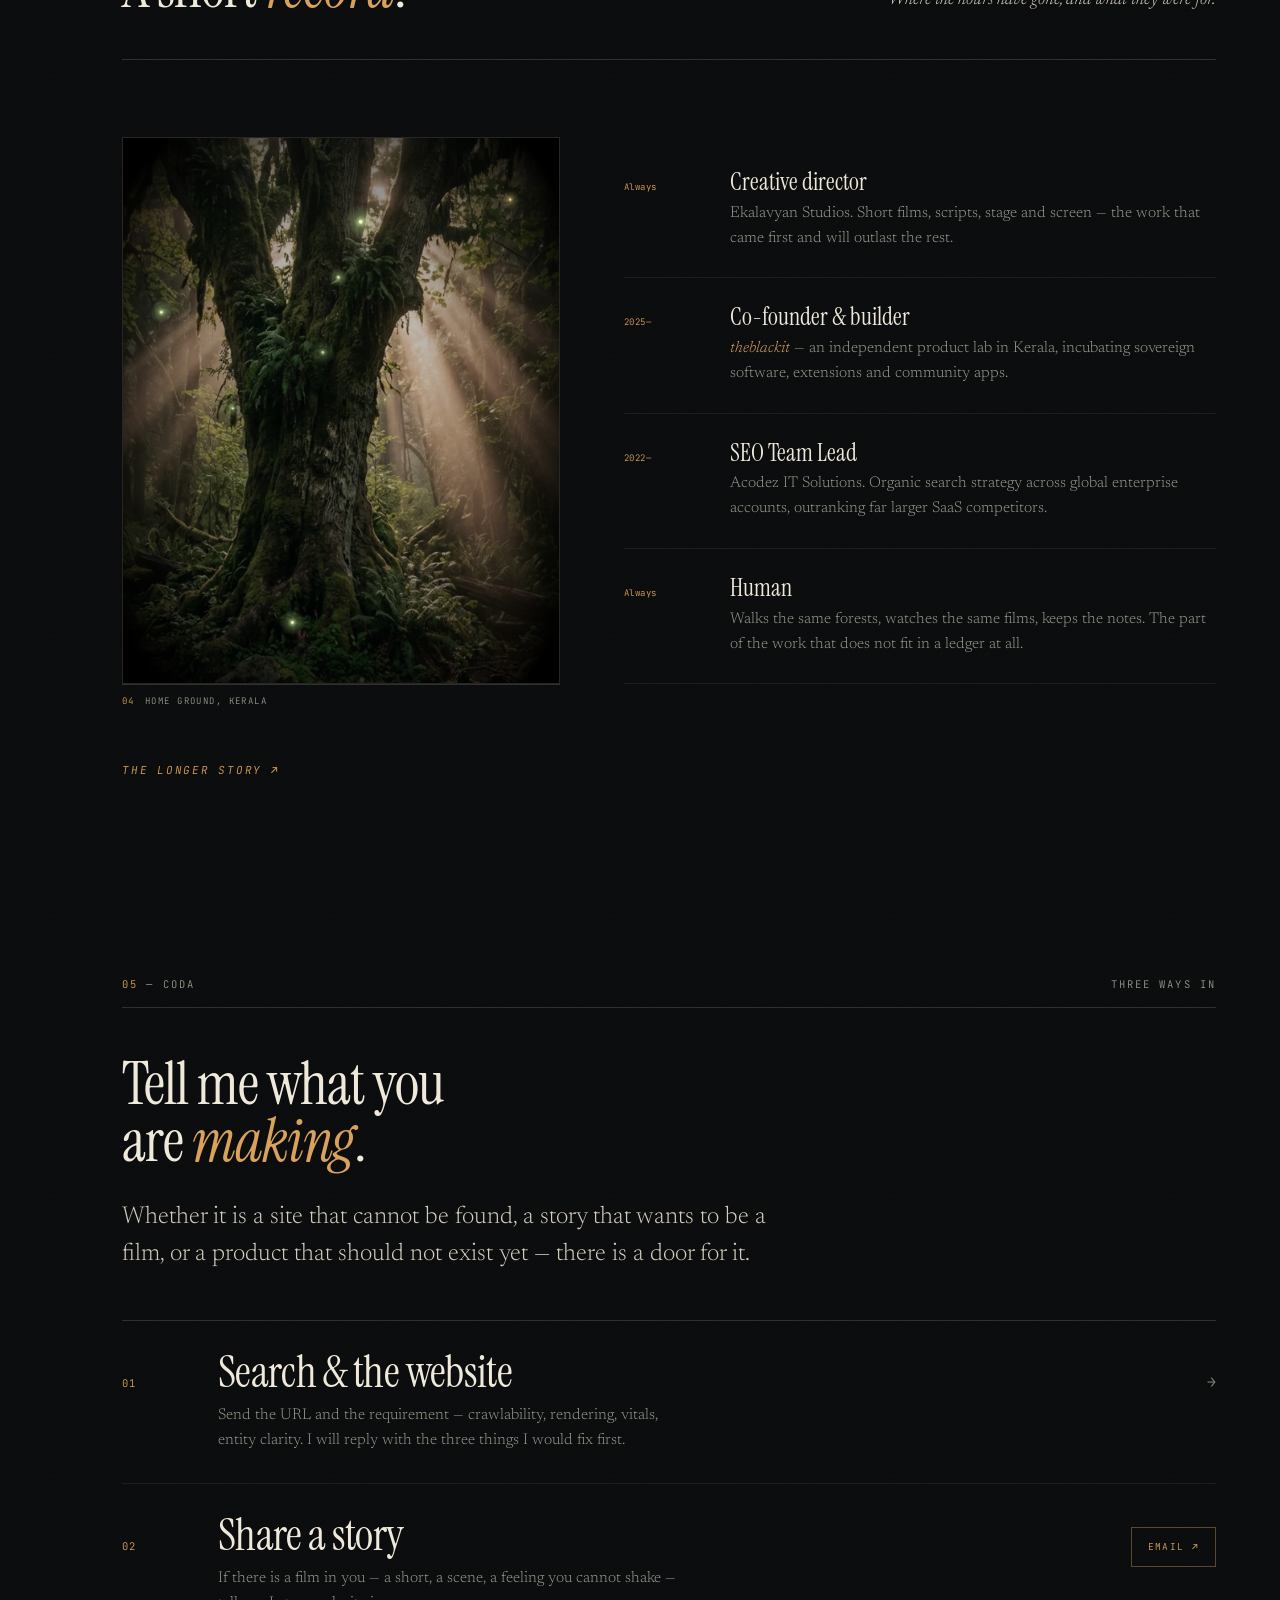
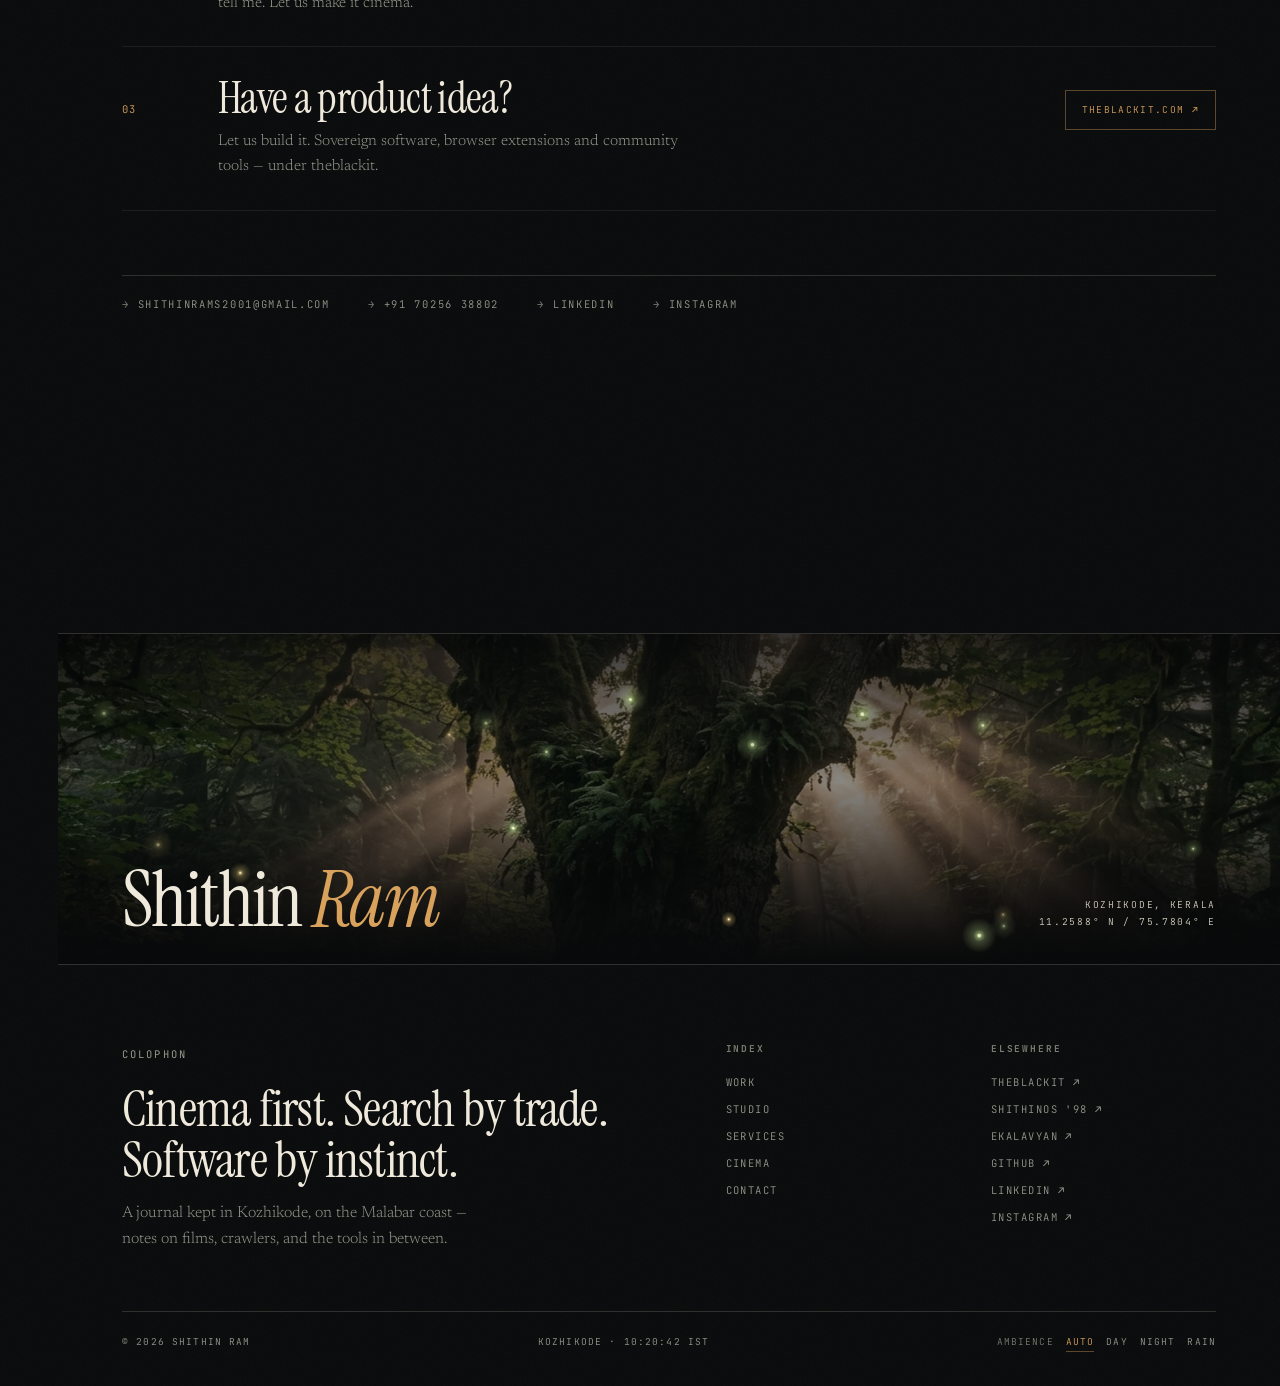
==== commit ed1fe997: "Rebuild shithin.com as "Field Notes", with cinema as the opening chapter A full art-direction pass o" ====
--- a/prototype/index.html
+++ b/prototype/index.html
@@ -3,309 +3,376 @@
 <head>
 <meta charset="UTF-8">
 <meta name="viewport" content="width=device-width, initial-scale=1.0">
-<title>Shithin Ram — SEO Specialist, Product Builder & Co-Founder @ TheBlackit</title>
-<meta name="description" content="Shithin Ram — Technical SEO Specialist, Software Builder & Co-Founder @ theblackit. Kozhikode, Kerala.">
+<title>Shithin Ram — Filmmaker, Technical SEO & Co-Founder @ theblackit</title>
+<meta name="description" content="Shithin Ram — filmmaker, technical SEO lead and co-founder of theblackit. Kozhikode, Kerala.">
 <meta name="author" content="Shithin Ram S">
 <meta name="robots" content="index, follow, max-image-preview:large">
 <link rel="canonical" href="https://shithin.com/">
 <meta property="og:locale" content="en_US">
 <meta property="og:type" content="website">
-<meta property="og:title" content="Shithin Ram — SEO Specialist, Product Builder & Co-Founder @ TheBlackit">
-<meta property="og:description" content="Shithin Ram — Technical SEO Specialist, Software Builder & Co-Founder @ theblackit. Kozhikode, Kerala.">
+<meta property="og:title" content="Shithin Ram — Filmmaker, Technical SEO & Co-Founder @ theblackit">
+<meta property="og:description" content="Shithin Ram — filmmaker, technical SEO lead and co-founder of theblackit. Kozhikode, Kerala.">
 <meta property="og:url" content="https://shithin.com/">
 <meta property="og:site_name" content="Shithin Ram">
 <meta property="og:image" content="https://shithin.com/img/og.webp">
+<meta name="twitter:card" content="summary_large_image">
+<meta name="theme-color" content="#08090a">
 <link rel="icon" type="image/svg+xml" href="img/favicon.svg">
 <link rel="preconnect" href="https://fonts.googleapis.com">
 <link rel="preconnect" href="https://fonts.gstatic.com" crossorigin>
-<link href="https://fonts.googleapis.com/css2?family=Newsreader:ital,opsz,wght@0,6..72,300;0,6..72,400;0,6..72,500;1,6..72,300;1,6..72,400&family=Plus+Jakarta+Sans:wght@400;500;600;700;800;900&family=JetBrains+Mono:wght@400;500;600&display=swap" rel="stylesheet">
+<link href="https://fonts.googleapis.com/css2?family=Instrument+Serif:ital@0;1&family=JetBrains+Mono:wght@300;400;500&family=Newsreader:ital,opsz,wght@0,6..72,200;0,6..72,300;0,6..72,400;1,6..72,300&display=swap" rel="stylesheet">
 <link rel="stylesheet" href="css/site.css">
 <script>document.documentElement.className+=' js';</script>
 </head>
-<body>
+<body class="has-rail">
+<div class="progress" id="progress" aria-hidden="true"></div>
 <a class="skip" href="#main">Skip to content</a>
-<header class="bar" id="bar">
+<header class="topbar" id="bar">
+    <a class="wordmark" href="./">
+      <span class="wordmark__dot" aria-hidden="true"></span>
+      Shithin <em>Ram</em>
+    </a>
+    <nav class="nav" aria-label="Primary">
+      <a href="work.html">Work</a>
+      <a href="cinema.html">Cinema</a>
+      <a href="contact.html">Contact</a>
+    </nav>
+</header>
+<aside class="rail" aria-hidden="true">
+    <span class="rail__text">Field Notes — Shithin Ram — 11.2588° N / 75.7804° E</span>
+    <span class="rail__ticks">
+      <span class="rail__tick" data-rail-tick="1"></span>
+      <span class="rail__tick" data-rail-tick="2"></span>
+      <span class="rail__tick" data-rail-tick="3"></span>
+      <span class="rail__tick" data-rail-tick="4"></span>
+      <span class="rail__tick" data-rail-tick="5"></span>
+    </span>
+    <span class="rail__now" id="rail-now">00 / Overture</span>
+</aside>
+<main id="main">
+  <section class="overture" id="overture" data-chapter="00">
+    <div class="overture__media" data-parallax>
+      <img class="clim-img" src="img/forest-hero.webp" alt="" width="2400" height="1350" fetchpriority="high">
+    </div>
+    <div class="fauna-field" data-fauna aria-hidden="true"></div>
+    <div class="overture__inner wrap">
+      <div class="overture__meta" data-reveal>
+        <span>Field Notes — Vol. 01</span>
+        <span class="divider" aria-hidden="true"></span>
+        <span>Kozhikode, Kerala</span>
+        <span class="coord">11.2588° N / 75.7804° E</span>
+      </div>
+      <h1 class="display overture__title" data-line>
+        Search, software,<br>and the <em>stories</em> I frame.
+      </h1>
+      <p class="overture__lede" data-reveal>I look for what hides between a query and a frame — and build the thing that finds it.</p>
+      <div class="overture__foot" data-reveal>
+        <span>Shithin Ram — cinema, software, technical SEO</span>
+        <span class="overture__scroll">Scroll to read</span>
+        <span class="overture__aside">A journal of film, search engines and software from the Malabar coast.</span>
+      </div>
+    </div>
+  </section>
+
+  <section class="chapter" id="frame" data-chapter="01">
+    <div class="wrap">
+      <div class="chapter__head">
+        <div>
+          <div class="chapter__kicker">
+            <span class="chapter__num">01</span>
+            <span>The Frame</span>
+          </div>
+          <h2 class="h2 chapter__title">Cinema is the antidote to <em>cold work</em>.</h2>
+        </div>
+        <p class="chapter__note">Writing, directing, acting and criticism. The forest keeps getting cast.</p>
+      </div>
+      <div class="screening screening--feature">
+        <figure class="frame frame--drift" data-reveal>
+          <div class="frame__media">
+            <img class="clim-img" src="img/frame-set-01.webp" alt="A film crew at work among trees, lit by lamps" width="1600" height="900">
+            <div class="fauna-field" data-fauna aria-hidden="true"></div>
+          </div>
+          <figcaption><span class="frame__no">01</span><span>The set</span><span class="frame__tc">00:04:12</span></figcaption>
+        </figure>
+        <figure class="frame" data-reveal>
+          <div class="frame__media">
+            <img class="clim-img" src="img/frame-set-02.webp" alt="A camera on a tripod, crew silhouetted behind the lights" width="1600" height="900">
+          </div>
+          <figcaption><span class="frame__no">02</span><span>The camera</span><span class="frame__tc">00:11:38</span></figcaption>
+        </figure>
+        <figure class="frame" data-reveal>
+          <div class="frame__media">
+            <img class="clim-img" src="img/frame-set-05.webp" alt="The night crew at the edge of the light" width="1600" height="900">
+          </div>
+          <figcaption><span class="frame__no">03</span><span>The night crew</span><span class="frame__tc">00:18:05</span></figcaption>
+        </figure>
+      </div>
+
+      <div class="spread" style="margin-top: clamp(44px, 6vw, 76px);">
+        <div class="spread__main body" data-reveal>
+          <p>I am a writer, a director and an actor — with a stage presence earned in front of live audiences, where a room either listens or it does not. The craft is grammar, pacing, blocking and subtext: which beat to cut, which silence to keep, where the light should fall. To make a film is to speak from a thousand stages: to give voice to our protests, to speak our dreams aloud, and to show the world we wish the way it deserves to be seen. My life itself is a cinema.</p>
+          <p style="margin-top:22px;"><a class="ital" href="cinema.html" style="font-family:var(--mono);font-size:11px;letter-spacing:.16em;text-transform:uppercase;">Enter the studio ↗</a></p>
+        </div>
+        <div class="spread__aside">
+          <p class="lede" data-reveal>Two disciplines, one habit: look at the thing itself, not the dashboard that describes it.</p>
+        </div>
+      </div>
+
+    </div>
+  </section>
+
+
+  <section class="chapter" id="lab" data-chapter="02">
+    <div class="wrap">
+      <div class="chapter__head">
+        <div>
+          <div class="chapter__kicker">
+            <span class="chapter__num">02</span>
+            <span>The Lab</span>
+          </div>
+          <h2 class="h2 chapter__title">Software without the <em>subscription</em> tax.</h2>
+        </div>
+        <p class="chapter__note">Products, extensions and experiments incubated under theblackit and shipped to real users.</p>
+      </div>
+      <div class="index">
+        <a class="index__row" data-reveal href="work.html#theblackit">
+          <span class="index__num">01</span>
+          <span class="index__name">theblackit</span>
+          <span class="index__desc">An independent product studio from Kerala. Community software and browser tools built to scale without recurring SaaS drag.</span>
+          <span class="index__meta">Studio · 2026</span>
+          <span class="index__arrow" aria-hidden="true">↗</span>
+        </a>
+        <a class="index__row" data-reveal href="https://clockroach.work/" target="_blank" rel="noopener noreferrer">
+          <span class="index__num">02</span>
+          <span class="index__name">Clockroach</span>
+          <span class="index__desc">A friction-free time-logging tool and Chrome extension. Client-side cloud sync with zero tracking overhead.</span>
+          <span class="index__meta">Live · Tool</span>
+          <span class="index__arrow" aria-hidden="true">↗</span>
+        </a>
+        <a class="index__row" data-reveal href="https://chromewebstore.google.com/detail/brain-crawl/opgjgghmabeencknffaifddjcnallngp" target="_blank" rel="noopener noreferrer">
+          <span class="index__num">03</span>
+          <span class="index__name">Brain Crawl</span>
+          <span class="index__desc">Daily micro-quizzes on technical SEO and search algorithms, served into the new tab of people who should know better.</span>
+          <span class="index__meta">Live · Extension</span>
+          <span class="index__arrow" aria-hidden="true">↗</span>
+        </a>
+        <a class="index__row" data-reveal href="work.html#keeptime">
+          <span class="index__num">04</span>
+          <span class="index__name">Keeptime</span>
+          <span class="index__desc">Attendance and HRM living inside a browser extension, on a bring-your-own-Google-Sheets architecture.</span>
+          <span class="index__meta">Pilot · Extension</span>
+          <span class="index__arrow" aria-hidden="true">↗</span>
+        </a>
+      </div>
+
+    </div>
+  </section>
+
+
+  <section class="chapter" id="field" data-chapter="03">
+    <div class="wrap">
+      <div class="chapter__head">
+        <div>
+          <div class="chapter__kicker">
+            <span class="chapter__num">03</span>
+            <span>The Field</span>
+          </div>
+          <h2 class="h2 chapter__title">Search is an <em>engineering</em> discipline.</h2>
+        </div>
+        <p class="chapter__note">Not keywords and vanity charts. Crawl budgets, render paths, and the machines that decide what exists at all.</p>
+      </div>
+      <div class="spread">
+        <div class="spread__main" data-reveal>
+          <h3 class="h2">Most sites don't have a content problem. They have a <em>plumbing</em> problem.</h3>
+        </div>
+        <div class="spread__aside body" data-reveal>
+          <p>I lead technical search at <strong>Acodez IT Solutions</strong>, where the work is rarely about writing more pages. It is about whether the pages already written can be crawled, rendered, understood and trusted — and whether the team shipping them can see the difference in a number they care about.</p>
+          <p>That means reading server logs the way a doctor reads a chart, treating JavaScript hydration as a search-surface decision, and refusing to recommend anything that cannot be verified in production a month later.</p>
+        </div>
+      </div>
+
+      <div style="margin-top: clamp(44px, 6vw, 76px);">      <div class="ledger">
+        <div class="ledger__row" data-reveal>
+          <span class="ledger__num">i.</span>
+          <span class="ledger__term">Technical SEO &amp; Core Web Vitals</span>
+          <span class="ledger__desc">Crawl budgets, render paths, server logs and sub-second LCP / INP / CLS work on sites that cannot afford to be slow.</span>
+        </div>
+        <div class="ledger__row" data-reveal>
+          <span class="ledger__num">ii.</span>
+          <span class="ledger__term">Generative engine optimisation</span>
+          <span class="ledger__desc">Knowledge graphs, entity disambiguation and citable structure, so answer engines quote you as ground truth rather than paraphrase a competitor.</span>
+        </div>
+        <div class="ledger__row" data-reveal>
+          <span class="ledger__num">iii.</span>
+          <span class="ledger__term">Search engineering</span>
+          <span class="ledger__desc">The layer between the ranking plan and the repository: templates, JavaScript hydration, internal linking, and migrations that keep their equity.</span>
+        </div>
+        <div class="ledger__row" data-reveal>
+          <span class="ledger__num">iv.</span>
+          <span class="ledger__term">Measurement</span>
+          <span class="ledger__desc">Field data tied to pipeline, not vanity dashboards. If a fix cannot be proven to have shipped and moved a number, it is not finished.</span>
+        </div>
+      </div>
+</div>
+
+      <p style="margin-top: clamp(26px, 4vw, 42px);" data-reveal>
+        <a class="ital" href="services.html" style="font-family:var(--mono);font-size:11px;letter-spacing:.16em;text-transform:uppercase;">Practice &amp; engagements ↗</a>
+      </p>
+
+    </div>
+  </section>
+
+
+  <section class="chapter" id="person" data-chapter="04">
+    <div class="wrap">
+      <div class="chapter__head">
+        <div>
+          <div class="chapter__kicker">
+            <span class="chapter__num">04</span>
+            <span>The Person</span>
+          </div>
+          <h2 class="h2 chapter__title">A short <em>record</em>.</h2>
+        </div>
+        <p class="chapter__note">Where the hours have gone, and what they were for.</p>
+      </div>
+
+      <div class="figure-spread">
+        <figure class="frame frame--tall" data-reveal>
+          <div class="frame__media">
+            <img class="clim-img" src="img/forest-tall.webp" alt="Sunlight through a moss-covered tree" width="1100" height="1500">
+            <div class="fauna-field" data-fauna aria-hidden="true"></div>
+          </div>
+          <figcaption><span class="frame__no">04</span><span>Home ground, Kerala</span></figcaption>
+        </figure>
+        <div class="figure-spread__text">
+                <div class="ledger">
+        <div class="ledger__row" data-reveal>
+          <span class="ledger__num">Always</span>
+          <span class="ledger__term">Creative director</span>
+          <span class="ledger__desc">Ekalavyan Studios. Short films, scripts, stage and screen — the work that came first and will outlast the rest.</span>
+        </div>
+        <div class="ledger__row" data-reveal>
+          <span class="ledger__num">2025—</span>
+          <span class="ledger__term">Co-founder &amp; builder</span>
+          <span class="ledger__desc"><a class="ital" href="https://theblackit.com" target="_blank" rel="noopener noreferrer">theblackit</a> — an independent product lab in Kerala, incubating sovereign software, extensions and community apps.</span>
+        </div>
+        <div class="ledger__row" data-reveal>
+          <span class="ledger__num">2022—</span>
+          <span class="ledger__term">SEO Team Lead</span>
+          <span class="ledger__desc">Acodez IT Solutions. Organic search strategy across global enterprise accounts, outranking far larger SaaS competitors.</span>
+        </div>
+        <div class="ledger__row" data-reveal>
+          <span class="ledger__num">Always</span>
+          <span class="ledger__term">Human</span>
+          <span class="ledger__desc">Walks the same forests, watches the same films, keeps the notes. The part of the work that does not fit in a ledger at all.</span>
+        </div>
+      </div>
+
+        </div>
+      </div>
+
+      <p style="margin-top: clamp(30px, 4vw, 48px);" data-reveal>
+        <a class="ital" href="studio.html" style="font-family:var(--mono);font-size:11px;letter-spacing:.16em;text-transform:uppercase;">The longer story ↗</a>
+      </p>
+    </div>
+  </section>
+
+  <section class="coda" id="contact" data-chapter="05">
+    <div class="wrap">
+      <div class="rule" data-reveal style="margin-bottom: clamp(30px, 4vw, 48px);">
+        <span><span class="rule__num">05</span> — Coda</span>
+        <span>Three ways in</span>
+      </div>
+      <h2 class="h2" data-reveal style="max-width: 15ch;">Tell me what you are <em>making</em>.</h2>
+      <p class="lede" data-reveal style="margin-top: clamp(20px, 3vw, 30px);">Whether it is a site that cannot be found, a story that wants to be a film, or a product that should not exist yet — there is a door for it.</p>
+
+      <div class="paths">
+        <a class="path" data-reveal href="contact.html">
+          <span class="path__no">01</span>
+          <span class="path__body">
+            <span class="path__title">Search &amp; the website</span>
+            <span class="path__desc">Send the URL and the requirement — crawlability, rendering, vitals, entity clarity. I will reply with the three things I would fix first.</span>
+          </span>
+          <span class="path__arrow" aria-hidden="true">→</span>
+        </a>
+
+        <a class="path" data-reveal href="mailto:shithinrams2001@gmail.com">
+          <span class="path__no">02</span>
+          <span class="path__body">
+            <span class="path__title">Share a story</span>
+            <span class="path__desc">If there is a film in you — a short, a scene, a feeling you cannot shake — tell me. Let us make it cinema.</span>
+          </span>
+          <span class="path__cta">Email ↗</span>
+        </a>
+
+        <a class="path" data-reveal href="https://theblackit.com" target="_blank" rel="noopener noreferrer">
+          <span class="path__no">03</span>
+          <span class="path__body">
+            <span class="path__title">Have a product idea?</span>
+            <span class="path__desc">Let us build it. Sovereign software, browser extensions and community tools — under theblackit.</span>
+          </span>
+          <span class="path__cta">theblackit.com ↗</span>
+        </a>
+      </div>
+
+
+      <div class="coda__links" data-reveal>
+        <a href="mailto:shithinrams2001@gmail.com"><span>→</span> shithinrams2001@gmail.com</a>
+        <a href="tel:+917025638802"><span>→</span> +91 70256 38802</a>
+        <a href="https://www.linkedin.com/in/shithin-ram-158327246/" target="_blank" rel="noopener noreferrer"><span>→</span> LinkedIn</a>
+        <a href="https://www.instagram.com/_shithin_s_/" target="_blank" rel="noopener noreferrer"><span>→</span> Instagram</a>
+      </div>
+    </div>
+  </section>
+</main>
+
+<footer class="colophon">
+  <div class="colophon__plate">
+    <div class="colophon__plate-img clim-img" aria-hidden="true"></div>
+    <div class="fauna-field" data-fauna aria-hidden="true"></div>
+    <div class="colophon__fin">Shithin <em>Ram</em></div>
+    <div class="colophon__plate-meta">Kozhikode, Kerala<br>11.2588° N / 75.7804° E</div>
+  </div>
+
   <div class="wrap">
-    <div class="bar__nav-shell">
-      <a class="brand" href="./">
-        <span class="brand-dot"></span>
-        Shithin Ram
-      </a>
-      <nav class="nav" aria-label="Primary">
-        <a href="work.html">Work</a>
-        <a href="studio.html">Studio</a>
-        <a href="cinema.html">Cinema</a>
-        <a href="contact.html">Contact</a>
-      </nav>
-      <div class="bar__actions">
-        <a class="btn btn--glass btn--sm" href="https://theblackit.com" target="_blank" rel="noopener noreferrer">theblackit.com ↗</a>
-        <a class="btn btn--lime btn--sm" href="https://os.shithin.com" target="_blank" rel="noopener noreferrer">ShithinOS ↗</a>
-      </div>
-    </div>
-  </div>
-</header>
-<main id="main">
-  <!-- Hero Section: Macro Moss Nature Atmosphere (Verdant Style) -->
-  <section class="hero">
-    <div class="hero__bg" aria-hidden="true">
-      <img src="img/nature-hero.jpg" alt="" width="2560" height="1440" fetchpriority="high">
-    </div>
-    <div class="hero__inner wrap">
-      <div class="hero__badge">
-        <span class="pulse-dot"></span>
-        <span>CO-FOUNDER @ <a href="https://theblackit.com" target="_blank" rel="noopener noreferrer" style="color:var(--lime); text-decoration:underline;">THEBLACKIT</a> · SEO LEAD @ ACODEZ</span>
-      </div>
-
-      <h1 class="display">
-        Curiosity in code,<br>
-        <span class="glow-word">intelligence</span> in search.
-      </h1>
-
-      <p class="hero__sub">
-        I'm Shithin Ram — technical SEO specialist, product builder, and co-founder of theblackit based in Kozhikode, Kerala. I bridge complex search engines, sovereign software tools, and creative cinema.
-      </p>
-
-      <div class="hero__cta-row">
-        <a class="btn btn--lime btn--lg" href="work.html">Explore My Work →</a>
-      </div>
-
-      <!-- Floating Glass Cards (Verdant Style - Clean Alignment, Zero Collision) -->
-      <div class="glass-grid">
-        <div class="glass-card">
-          <div class="glass-card__icon-box">❖</div>
-          <div class="glass-card__eyebrow">Product Lab</div>
-          <h3 class="glass-card__title">TheBlackit</h3>
-          <p class="glass-card__desc">Co-Founder &amp; builder of sovereign community software and Chrome extensions without recurring SaaS drag.</p>
-          <div class="glass-card__footer">
-            <div class="glass-card__footer-meta">
-              <span class="glass-card__pill">Venture Studio</span>
-              <span class="glass-card__note">Flagship Product Lab</span>
-            </div>
-          </div>
-        </div>
-
-        <div class="glass-card">
-          <div class="glass-card__icon-box">⚡</div>
-          <div class="glass-card__eyebrow">Search Architecture</div>
-          <h3 class="glass-card__title">SEO Team Lead</h3>
-          <p class="glass-card__desc">Leading technical search at Acodez IT Solutions. Core Web Vitals, crawl budget engineering, and Generative Engine Optimization (GEO).</p>
-          <div class="glass-card__footer">
-            <div class="glass-card__footer-meta">
-              <span class="glass-card__pill">Enterprise Scale</span>
-              <span class="glass-card__note">4+ Years Lead</span>
-            </div>
-          </div>
-        </div>
-
-        <div class="glass-card">
-          <div class="glass-card__icon-box">🎬</div>
-          <div class="glass-card__eyebrow">Visual Narrative</div>
-          <h3 class="glass-card__title">Ekalavyan Studios</h3>
-          <p class="glass-card__desc">Directing, writing, and exploring world cinema. Grounding cold algorithms in human rhythm, emotion, and storytelling.</p>
-          <div class="glass-card__footer">
-            <div class="glass-card__footer-meta">
-              <span class="glass-card__pill">Film &amp; Art</span>
-              <span class="glass-card__note">Directing &amp; Essays</span>
-            </div>
-          </div>
-        </div>
-      </div>
-
-    </div>
-  </section>
-
-  <!-- Featured Products Section: Pure Frosted Glass Cards with Live Links -->
-  <section id="featured-work">
-    <div class="wrap">
-      <div class="sec-head">
-        <div class="sec-head__body">
-          <span class="label label--lime">❖ In-House Creations</span>
-          <h2 class="h2">Tools built to eliminate friction.</h2>
-          <p class="body" style="margin-top:12px;">Software incubated under TheBlackit to solve actual engineering and productivity bottlenecks.</p>
-        </div>
-        <a class="btn btn--glass" href="work.html">View All Products →</a>
-      </div>
-
-      <div class="prod-grid">
-        <!-- 1. theblackit -->
-        <article class="prod-card">
-          <div class="prod-card__top">
-            <div>
-              <span class="label label--lime">Flagship Studio</span>
-              <h3 class="prod-card__title">theblackit</h3>
-            </div>
-            <span class="glass-card__pill">Launching 2026</span>
-          </div>
-          <p class="prod-card__desc">An independent digital product studio from Kerala. Turning original ideas into community-driven software, built to scale cleanly without recurring SaaS drag.</p>
-          <div class="prod-card__footer">
-            <div class="prod-card__tags">
-              <span class="tag">Community App</span>
-              <span class="tag">Software Studio</span>
-              <span class="tag">Kerala</span>
-            </div>
-            <a class="prod-card__link" href="work.html">All Products →</a>
-          </div>
-        </article>
-
-        <!-- 2. Clockroach -->
-        <article class="prod-card">
-          <div class="prod-card__top">
-            <div>
-              <span class="label label--lime">Productivity Tool</span>
-              <h3 class="prod-card__title">Clockroach</h3>
-            </div>
-            <span class="glass-card__pill">Live</span>
-          </div>
-          <p class="prod-card__desc">A lightweight, friction-free developer time-tracking tool and Chrome extension that logs sprint tasks into cloud storage with zero overhead.</p>
-          <div class="prod-card__footer">
-            <div class="prod-card__tags">
-              <span class="tag">Vanilla JS</span>
-              <span class="tag">Cloud Sync</span>
-              <span class="tag">Web Store</span>
-            </div>
-            <a class="prod-card__link" href="https://clockroach.work/" target="_blank" rel="noopener noreferrer">clockroach.work ↗</a>
-          </div>
-        </article>
-
-        <!-- 3. Brain Crawl -->
-        <article class="prod-card">
-          <div class="prod-card__top">
-            <div>
-              <span class="label label--lime">Chrome Extension</span>
-              <h3 class="prod-card__title">Brain Crawl</h3>
-            </div>
-            <span class="glass-card__pill">Live On Web Store</span>
-          </div>
-          <p class="prod-card__desc">Daily interactive micro-quizzes on technical SEO, Core Web Vitals, and algorithm shifts served directly into developer and marketer new tabs.</p>
-          <div class="prod-card__footer">
-            <div class="prod-card__tags">
-              <span class="tag">Gamified UI</span>
-              <span class="tag">SEO Engineering</span>
-              <span class="tag">New Tab</span>
-            </div>
-            <a class="prod-card__link" href="https://chromewebstore.google.com/detail/brain-crawl/opgjgghmabeencknffaifddjcnallngp" target="_blank" rel="noopener noreferrer">Chrome Web Store ↗</a>
-          </div>
-        </article>
-
-        <!-- 4. Keeptime -->
-        <article class="prod-card">
-          <div class="prod-card__top">
-            <div>
-              <span class="label label--lime">Enterprise Chrome Extension</span>
-              <h3 class="prod-card__title">Keeptime</h3>
-            </div>
-            <span class="glass-card__pill">In Pilot</span>
-          </div>
-          <p class="prod-card__desc">Full-scale attendance &amp; HRM living inside a browser extension, syncing directly to Google Sheets on a private BYOD architecture.</p>
-          <div class="prod-card__footer">
-            <div class="prod-card__tags">
-              <span class="tag">Manifest V3</span>
-              <span class="tag">Sheets API</span>
-              <span class="tag">Zero SaaS Fee</span>
-            </div>
-            <a class="prod-card__link" href="work.html#keeptime">Details →</a>
-          </div>
-        </article>
-      </div>
-    </div>
-  </section>
-
-  <!-- Cinema & Ethos Spotlight Section (Clean Editorial Glass) -->
-  <section id="spotlight">
-    <div class="wrap">
-      <div class="spotlight-card">
-        <span class="label label--lime">🎬 Creative Realm</span>
-        <h2 class="h2" style="margin: 14px 0 20px;">Cinema as an antidote to cold code.</h2>
-        <p class="body" style="max-width:70ch;">
-          Under <strong>Ekalavyan Studios</strong>, I explore short films, scriptwriting, and cinema criticism. While algorithms seek computational efficiency, storytelling explores the quiet and complex beauty of human emotion.
-        </p>
-        <div style="margin-top:28px;">
-          <a class="btn btn--glass" href="cinema.html">Explore Ekalavyan Studios →</a>
-        </div>
-      </div>
-    </div>
-  </section>
-
-  <!-- Core Capabilities Section -->
-  <section id="capabilities">
-    <div class="wrap">
-      <div class="sec-head">
-        <div class="sec-head__body">
-          <span class="label label--lime">⚡ Core Competencies</span>
-          <h2 class="h2">Where technical depth meets design.</h2>
-          <p class="body" style="margin-top:12px;">The four pillars that define how I engineer software and scale digital discovery.</p>
-        </div>
-      </div>
-
-      <div class="cap-grid">
-        <div class="cap-item">
-          <span class="cap-num">01</span>
-          <h3 class="cap-title">Technical SEO &amp; Vitals</h3>
-          <p class="cap-desc">Crawl budgets, server logs, JavaScript hydration, and sub-second Core Web Vitals optimization (LCP / INP / CLS).</p>
-        </div>
-
-        <div class="cap-item">
-          <span class="cap-num">02</span>
-          <h3 class="cap-title">Generative Engine Opt (GEO)</h3>
-          <p class="cap-desc">Structuring knowledge graphs, entity disambiguation, and content embeddings so AI search engines cite you as ground truth.</p>
-        </div>
-
-        <div class="cap-item">
-          <span class="cap-num">03</span>
-          <h3 class="cap-title">Sovereign Software Builds</h3>
-          <p class="cap-desc">Building fast, zero-bloat web apps and Manifest V3 extensions that respect user privacy and avoid recurring SaaS taxes.</p>
-        </div>
-
-        <div class="cap-item">
-          <span class="cap-num">04</span>
-          <h3 class="cap-title">Cinematic Storytelling</h3>
-          <p class="cap-desc">Directing narrative shorts, video essays, and scripts under Ekalavyan Studios. Balancing computational logic with poetic art.</p>
-        </div>
-      </div>
-    </div>
-  </section>
-</main>
-
-<footer class="wander-footer" id="wander-footer">
-  <!-- Landscape scene, with the giant wordmark resting on the horizon -->
-  <div class="wander-scene">
-    <div class="wander-bg" aria-hidden="true"></div>
-    <div class="wander-letters" aria-hidden="true">
-      <span class="wander-text">SHITHIN.COM</span>
-    </div>
-
-    <div class="wander-labels">
-      <div class="wander-label-item"><span>01</span> KOZHIKODE, KERALA</div>
-      <div class="wander-label-item">TECHNICAL SEO</div>
-      <div class="wander-label-item">THEBLACKIT PRODUCT LAB</div>
-      <div class="wander-label-item">SERENE IS THE SUMMIT</div>
-      <a class="wander-label-item wander-label-btn" href="work.html">EXPLORE WORK ↗</a>
-    </div>
-  </div>
-
-  <!-- One quiet, evenly divided link bar instead of a four-column block -->
-  <div class="wrap">
-    <nav class="wander-links" aria-label="Footer">
-      <a href="work.html">Work</a>
-      <a href="studio.html">Studio</a>
-      <a href="cinema.html">Cinema</a>
-      <a href="services.html">Services</a>
-      <a href="contact.html">Contact</a>
-      <a href="https://theblackit.com" target="_blank" rel="noopener noreferrer">TheBlackit ↗</a>
-      <a href="https://os.shithin.com" target="_blank" rel="noopener noreferrer">ShithinOS '98 ↗</a>
-    </nav>
-
-    <div class="wander-footer__bottom">
-      <div>© <span id="yr">2026</span> Shithin Ram</div>
-      <div class="wander-footer__tag">Curiosity in code · Kozhikode, Kerala</div>
-      <div class="wander-footer__meta">
-        <span class="beyond-social">
-          <a href="https://github.com/shithins/" target="_blank" rel="noopener noreferrer">GitHub</a>
-          <a href="https://www.linkedin.com/in/shithin-ram-158327246/" target="_blank" rel="noopener noreferrer">LinkedIn</a>
-          <a href="https://www.youtube.com/@EkalavyansStudio" target="_blank" rel="noopener noreferrer">YouTube</a>
-          <a href="mailto:shithinrams2001@gmail.com">Email</a>
-        </span>
-        <span id="clock">--:--:--</span> IST
+    <div class="colophon__body">
+      <div>
+        <span class="label">Colophon</span>
+        <p class="colophon__name">Cinema first. Search by trade. Software by instinct.</p>
+        <p class="colophon__line">A journal kept in Kozhikode, on the Malabar coast — notes on films,
+          crawlers, and the tools in between.</p>
+      </div>
+
+      <div class="colophon__links">
+        <div class="colophon__col">
+          <h4>Index</h4>
+          <a href="work.html">Work</a>
+          <a href="studio.html">Studio</a>
+          <a href="services.html">Services</a>
+          <a href="cinema.html">Cinema</a>
+          <a href="contact.html">Contact</a>
+        </div>
+        <div class="colophon__col">
+          <h4>Elsewhere</h4>
+          <a href="https://theblackit.com" target="_blank" rel="noopener noreferrer">TheBlackit ↗</a>
+          <a href="https://os.shithin.com" target="_blank" rel="noopener noreferrer">ShithinOS '98 ↗</a>
+          <a href="https://www.youtube.com/@EkalavyansStudio" target="_blank" rel="noopener noreferrer">Ekalavyan ↗</a>
+          <a href="https://github.com/shithins/" target="_blank" rel="noopener noreferrer">GitHub ↗</a>
+          <a href="https://www.linkedin.com/in/shithin-ram-158327246/" target="_blank" rel="noopener noreferrer">LinkedIn ↗</a>
+          <a href="https://www.instagram.com/_shithin_s_/" target="_blank" rel="noopener noreferrer">Instagram ↗</a>
+        </div>
+      </div>
+    </div>
+
+    <div class="colophon__foot">
+      <span>© <span id="yr">2026</span> Shithin Ram</span>
+      <span>Kozhikode · <span id="clock">--:--:--</span> IST</span>
+      <div class="ambience" role="group" aria-label="Ambience">
+        <span class="ambience__label">Ambience</span>
+        <button type="button" data-ambience="auto" aria-pressed="true">Auto</button>
+        <button type="button" data-ambience="day" aria-pressed="false">Day</button>
+        <button type="button" data-ambience="night" aria-pressed="false">Night</button>
+        <button type="button" data-ambience="rain" aria-pressed="false">Rain</button>
       </div>
     </div>
   </div>
--- a/prototype/css/site.css
+++ b/prototype/css/site.css
@@ -1,848 +1,1231 @@
 /* ==========================================================================
-   shithin.com — High-Class Nature & Glass Design System
-   Inspired by Verdant, Outloud, and the "WANDER" Nature-Cloud Composition
-   Typography: Newsreader (Editorial Serif) + Plus Jakarta Sans + JetBrains Mono
+   shithin.com — "FIELD NOTES"
+   A cinematic editorial journal. Built as a print object, not a product page.
+
+   Design rules this file enforces:
+     · Serif and monospace only. No UI sans-serif anywhere. The absence of a
+       neutral interface grotesque is the single biggest reason this stops
+       reading as a SaaS template.
+     · Hairlines and rules, not cards, shadows or glass. Nothing floats.
+     · Asymmetry over centred stacks. Type sits where a magazine would put it.
+     · One warm accent (amber / golden hour) instead of a tech green.
+     · Numbered chapters, folios, coordinates and running heads — print
+       furniture that makes a page feel authored rather than generated.
    ========================================================================== */
 
+/* --------------------------------------------------------------------------
+   1. Tokens
+   -------------------------------------------------------------------------- */
 :root {
-  /* Ink & Dark Verdant Canvas */
-  --ink: #050806;
-  --ink-2: #090e0b;
-  --ink-3: #0f1612;
-  --ink-card: rgba(12, 19, 14, 0.75);
-
-  /* Verdant Accents */
-  --lime: #86efac;
-  --lime-2: #bbf7d0;
-  --emerald: #10b981;
-  --emerald-deep: #059669;
-  --lime-glow: rgba(134, 239, 172, 0.22);
-  --lime-soft: rgba(134, 239, 172, 0.08);
-
-  /* Text & Contrast */
-  --text: #f7faf7;
-  --text-2: #c8d3c9;
-  --text-3: #8a988c;
-  --text-4: #5a665c;
-
-  /* Premium Glass System */
-  --glass-bg: rgba(12, 20, 15, 0.7);
-  --glass-border: rgba(134, 239, 172, 0.16);
-  --glass-border-hover: rgba(134, 239, 172, 0.45);
-  --glass-shadow: 0 20px 50px -10px rgba(0, 0, 0, 0.7), 0 0 30px rgba(134, 239, 172, 0.04);
-  --line: rgba(247, 250, 247, 0.08);
-  --line-2: rgba(247, 250, 247, 0.16);
-
-  /* Fonts */
-  --serif: 'Newsreader', ui-serif, Georgia, serif;
-  --sans: 'Plus Jakarta Sans', -apple-system, BlinkMacSystemFont, 'Segoe UI', Roboto, sans-serif;
-  --mono: 'JetBrains Mono', ui-monospace, Menlo, monospace;
+  /* Ink — near-black, very slightly warm-green so it sits with the photography */
+  --ink: #08090a;
+  --ink-raise: #0d0f0e;
+  --ink-figure: #111413;
+
+  /* Bone — warm ivory. Pure #fff reads digital; this reads printed. */
+  --bone: #efe9db;
+  --bone-2: #d3cdbf;
+  --muted: #96988d;
+  --faint: #787b70;
+
+  /* Accents — golden hour and laterite, not SaaS green */
+  --amber: #d8a15c;
+  --amber-bright: #e8bd85;
+  --rust: #a85f3e;
+  --moss: #8a9a7c;
+
+  --line: rgba(239, 233, 219, 0.16);
+  --line-soft: rgba(239, 233, 219, 0.075);
+  --amber-line: rgba(216, 161, 92, 0.4);
+
+  /* Type */
+  --display: 'Instrument Serif', 'Times New Roman', Georgia, serif;
+  --body: 'Newsreader', Georgia, serif;
+  --mono: 'JetBrains Mono', ui-monospace, 'SF Mono', Menlo, monospace;
+
+  /* Space & rhythm */
+  --maxw: 1300px;
+  --gutter: clamp(20px, 5vw, 76px);
+  --rail: 58px;
+  --chapter-gap: clamp(96px, 15vw, 200px);
 
   /* Motion */
   --ease: cubic-bezier(0.22, 0.61, 0.36, 1);
   --ease-out: cubic-bezier(0.16, 1, 0.3, 1);
 
-  --maxw: 1240px;
-  --gutter: clamp(20px, 4.5vw, 64px);
-  --section: clamp(80px, 10vw, 140px);
-}
-
-/* --------------------------------------------------------------------------
-   Reset & Base
+  /* Climate — set on <html> by js/site.js. The forest stays the same place;
+     only the hour and the weather change. */
+  --clim-tint: transparent;
+  --clim-strength: 0;
+}
+
+/* The same forest, three hours of the day. */
+html[data-climate="night"] { --clim-tint: #060f16; --clim-strength: 0.55; }
+html[data-climate="day"]   { --clim-tint: #26331f; --clim-strength: 0.09; }
+html[data-climate="rain"]  { --clim-tint: #0a1820; --clim-strength: 0.62; }
+
+/* Photographs are graded once, then nudged per climate. */
+.clim-img { transition: filter 1.8s var(--ease), opacity 1.2s var(--ease); }
+html[data-climate="night"] .clim-img { filter: brightness(0.80) saturate(0.74) hue-rotate(-8deg); }
+html[data-climate="rain"]  .clim-img { filter: brightness(0.86) saturate(0.66) contrast(1.04); }
+html[data-climate="day"]   .clim-img { filter: brightness(1.05) saturate(1.05); }
+
+/* --------------------------------------------------------------------------
+   2. Base
    -------------------------------------------------------------------------- */
 *, *::before, *::after { box-sizing: border-box; margin: 0; padding: 0; }
+
 html {
   background: var(--ink);
-  color: var(--text);
+  color: var(--bone);
   -webkit-font-smoothing: antialiased;
+  -moz-osx-font-smoothing: grayscale;
   scroll-behavior: smooth;
   text-size-adjust: 100%;
 }
+
 body {
-  font-family: var(--sans);
-  font-size: 16px;
-  line-height: 1.65;
+  font-family: var(--body);
+  font-size: 17px;
+  font-weight: 300;
+  line-height: 1.62;
   overflow-x: hidden;
-  background-color: var(--ink);
-  background-image: 
-    radial-gradient(circle at 50% 0%, rgba(34, 197, 94, 0.09) 0%, transparent 45%),
-    radial-gradient(circle at 10% 40%, rgba(16, 185, 129, 0.06) 0%, transparent 40%),
-    radial-gradient(circle at 90% 70%, rgba(134, 239, 172, 0.05) 0%, transparent 45%);
-  background-attachment: fixed;
-}
-img, svg { max-width: 100%; display: block; }
+  position: relative;
+  background: var(--ink);
+  /* Film grain, fixed, barely visible — prints don't glow. */
+  background-image: url("data:image/svg+xml,%3Csvg xmlns='http://www.w3.org/2000/svg' width='140' height='140'%3E%3Cfilter id='n'%3E%3CfeTurbulence type='fractalNoise' baseFrequency='0.82' numOctaves='3' stitchTiles='stitch'/%3E%3C/filter%3E%3Crect width='140' height='140' filter='url(%23n)' opacity='0.035'/%3E%3C/svg%3E");
+}
+
+/* The whole site sits inside the forest: one fixed, heavily blurred ground. */
+body::before {
+  content: "";
+  position: fixed;
+  inset: 0;
+  z-index: 0;
+  background: url('../img/forest-backdrop.webp') center / cover no-repeat;
+  opacity: 0.55;
+  pointer-events: none;
+}
+/* Climate wash above the ground, below the type. */
+body::after {
+  content: "";
+  position: fixed;
+  inset: 0;
+  z-index: 1;
+  background: var(--clim-tint);
+  opacity: var(--clim-strength);
+  mix-blend-mode: multiply;
+  pointer-events: none;
+  transition: opacity 1.8s var(--ease), background 1.8s var(--ease);
+}
+main, .colophon { position: relative; z-index: 2; }
+
+img, svg, video { max-width: 100%; display: block; }
 a { color: inherit; text-decoration: none; }
 button { font: inherit; color: inherit; background: none; border: 0; cursor: pointer; }
-:focus-visible { outline: 2px solid var(--lime); outline-offset: 3px; border-radius: 4px; }
-::selection { background: var(--lime); color: #051208; }
+
+:focus-visible {
+  outline: 1px solid var(--amber);
+  outline-offset: 4px;
+}
+::selection { background: var(--amber); color: #14100a; }
 
 .wrap { max-width: var(--maxw); margin: 0 auto; padding: 0 var(--gutter); }
-.wrap--wide { max-width: 1400px; margin: 0 auto; padding: 0 var(--gutter); }
+.wrap--wide { max-width: 1520px; margin: 0 auto; padding: 0 var(--gutter); }
 
 .skip {
-  position: absolute; left: -9999px; top: 0; z-index: 200;
-  background: var(--lime); color: var(--ink); padding: 12px 18px;
-  font-family: var(--mono); font-size: 12px; font-weight: 600;
+  position: absolute; left: -9999px; top: 0; z-index: 300;
+  background: var(--bone); color: var(--ink);
+  padding: 14px 20px; font-family: var(--mono); font-size: 12px;
 }
 .skip:focus { left: 0; }
 
 /* --------------------------------------------------------------------------
-   Typography
-   -------------------------------------------------------------------------- */
+   3. Typography
+   -------------------------------------------------------------------------- */
+.display,
+.h1,
+.h2,
+.h3 {
+  font-family: var(--display);
+  font-weight: 400;
+  letter-spacing: -0.015em;
+  color: var(--bone);
+  text-wrap: balance;
+}
+
 .display {
-  font-family: var(--serif);
+  font-size: clamp(30px, 8.6vw, 152px);
+  line-height: 0.9;
+  letter-spacing: -0.028em;
+}
+
+.h1 {
+  font-size: clamp(30px, 6.2vw, 92px);
+  line-height: 0.94;
+  letter-spacing: -0.022em;
+}
+
+.h2 {
+  font-size: clamp(26px, 4.6vw, 72px);
+  line-height: 0.96;
+  letter-spacing: -0.018em;
+}
+
+.h3 {
+  font-size: clamp(24px, 2.8vw, 38px);
+  line-height: 1.08;
+}
+
+/* Italic is the editorial emphasis device: one word per headline, warm not neon. */
+em, .ital {
+  font-style: italic;
+  color: var(--amber);
+}
+
+.lede {
+  font-family: var(--body);
+  font-size: clamp(19px, 1.9vw, 25px);
   font-weight: 300;
-  font-size: clamp(48px, 8.5vw, 114px);
-  line-height: 1.0;
-  letter-spacing: -0.035em;
-  color: #ffffff;
-}
-.display em, .h1 em, .h2 em {
-  font-style: italic;
-  font-weight: 300;
-}
-.glow-word {
-  color: var(--lime);
-  text-shadow: 0 0 25px rgba(134, 239, 172, 0.45);
-  font-style: italic;
-}
-.h1 { font-family: var(--serif); font-weight: 300; font-size: clamp(38px, 6vw, 76px); line-height: 1.05; letter-spacing: -0.03em; color: #fff; }
-.h2 { font-family: var(--serif); font-weight: 300; font-size: clamp(30px, 4.2vw, 54px); line-height: 1.1; letter-spacing: -0.025em; color: #fff; }
-.h3 { font-family: var(--serif); font-weight: 400; font-size: clamp(22px, 2.5vw, 30px); line-height: 1.25; letter-spacing: -0.015em; color: #fff; }
-
-.lede { font-size: clamp(17px, 1.7vw, 21px); line-height: 1.6; color: var(--text-2); max-width: 62ch; }
-.body { color: var(--text-2); max-width: 62ch; font-size: 15.5px; line-height: 1.65; }
-.body strong { color: var(--text); font-weight: 600; }
-
+  line-height: 1.5;
+  color: var(--bone-2);
+  max-width: 46ch;
+}
+
+.body {
+  color: var(--bone-2);
+  font-size: 17px;
+  line-height: 1.68;
+  max-width: 62ch;
+}
+.body p + p { margin-top: 1.1em; }
+.body strong { color: var(--bone); font-weight: 500; }
+.body a {
+  color: var(--bone);
+  border-bottom: 1px solid var(--amber-line);
+  transition: color 0.2s var(--ease), border-color 0.2s var(--ease);
+}
+.body a:hover { color: var(--amber-bright); border-color: var(--amber); }
+
+/* Micro-label: the workhorse of the editorial furniture. */
 .label {
-  font-family: var(--mono);
-  font-size: 11px;
-  font-weight: 500;
-  letter-spacing: 0.18em;
-  text-transform: uppercase;
-  color: var(--text-3);
   display: inline-flex;
   align-items: center;
-  gap: 8px;
-}
-.label--lime { color: var(--lime); }
-
-/* --------------------------------------------------------------------------
-   Header Navigation — High-Class Floating Capsule
-   -------------------------------------------------------------------------- */
-.bar {
+  gap: 10px;
+  font-family: var(--mono);
+  font-size: 10.5px;
+  font-weight: 400;
+  letter-spacing: 0.2em;
+  text-transform: uppercase;
+  color: var(--muted);
+}
+.label--amber { color: var(--amber); }
+
+/* A hairline that carries a label — the section break used throughout. */
+.rule {
+  display: flex;
+  align-items: baseline;
+  justify-content: space-between;
+  gap: 20px;
+  padding-bottom: 14px;
+  border-bottom: 1px solid var(--line);
+  font-family: var(--mono);
+  font-size: 10.5px;
+  letter-spacing: 0.2em;
+  text-transform: uppercase;
+  color: var(--muted);
+}
+.rule__num { color: var(--amber); }
+
+/* --------------------------------------------------------------------------
+   4. Chrome — top bar + fixed left rail
+   -------------------------------------------------------------------------- */
+.progress {
   position: fixed;
-  inset: 20px 0 auto;
-  z-index: 100;
+  top: 0; left: 0;
+  height: 1px;
+  width: 100%;
+  transform: scaleX(0);
+  transform-origin: left;
+  background: var(--amber);
+  z-index: 200;
   pointer-events: none;
 }
-.bar .wrap {
+.topbar {
+  position: fixed;
+  top: 0; left: 0; right: 0;
+  z-index: 120;
   display: flex;
   align-items: center;
   justify-content: space-between;
-  gap: 16px;
-}
-.bar__nav-shell {
-  pointer-events: auto;
+  gap: 24px;
+  padding: 18px var(--gutter);
+  border-bottom: 1px solid transparent;
+  transition: border-color 0.4s var(--ease), background 0.4s var(--ease), padding 0.4s var(--ease);
+}
+.topbar.is-stuck {
+  padding-top: 13px;
+  padding-bottom: 13px;
+  border-bottom-color: var(--line);
+  background: rgba(8, 9, 10, 0.86);
+  backdrop-filter: blur(14px);
+  -webkit-backdrop-filter: blur(14px);
+}
+
+.wordmark {
+  font-family: var(--display);
+  font-size: 21px;
+  letter-spacing: -0.01em;
+  display: inline-flex;
+  align-items: baseline;
+  gap: 9px;
+  color: var(--bone);
+  white-space: nowrap;
+}
+.wordmark__dot {
+  width: 5px; height: 5px;
+  background: var(--amber);
+  border-radius: 50%;
+  flex: none;
+  transform: translateY(-4px);
+}
+.wordmark em { font-style: italic; color: var(--bone-2); }
+
+.nav {
   display: flex;
   align-items: center;
-  gap: clamp(16px, 2.6vw, 34px);
-  padding: 8px 18px 8px 24px;
-  border-radius: 999px;
-  background: rgba(12, 20, 15, 0.75);
-  backdrop-filter: blur(28px) saturate(180%);
-  -webkit-backdrop-filter: blur(28px) saturate(180%);
-  border: 1px solid var(--glass-border);
-  box-shadow: 0 16px 40px -10px rgba(0, 0, 0, 0.6), inset 0 1px 0 rgba(255, 255, 255, 0.12);
-  transition: all 0.3s var(--ease);
-}
-.bar__nav-shell:hover {
-  border-color: var(--glass-border-hover);
-  box-shadow: 0 20px 50px -10px rgba(0, 0, 0, 0.7), 0 0 20px rgba(134, 239, 172, 0.08);
-}
-.brand {
-  font-family: var(--serif);
-  font-size: 19px;
-  font-weight: 400;
-  letter-spacing: -0.01em;
-  display: flex;
-  align-items: center;
-  gap: 8px;
-  color: var(--text);
-  white-space: nowrap;
-}
-.brand-dot {
-  width: 7px;
-  height: 7px;
-  border-radius: 999px;
-  background: var(--lime);
-  box-shadow: 0 0 10px var(--lime);
-}
-.nav {
-  display: flex;
-  gap: clamp(14px, 1.8vw, 26px);
-  align-items: center;
+  gap: clamp(18px, 2.4vw, 38px);
 }
 .nav a {
-  font-size: 13.5px;
-  font-weight: 500;
-  color: var(--text-2);
+  position: relative;
+  font-family: var(--mono);
+  font-size: 10.5px;
+  letter-spacing: 0.16em;
+  text-transform: uppercase;
+  color: var(--muted);
+  padding-bottom: 4px;
   transition: color 0.25s var(--ease);
-  position: relative;
-  white-space: nowrap;
-}
-.nav a:hover, .nav a[aria-current="page"] {
-  color: var(--lime-2);
-}
-.nav a[aria-current="page"]::after {
+}
+.nav a::after {
   content: "";
   position: absolute;
-  left: 0; right: 0; bottom: -5px;
-  height: 1.5px;
-  background: var(--lime);
-  box-shadow: 0 0 8px var(--lime);
-}
-.bar__actions {
-  display: flex;
+  left: 0; right: 0; bottom: 0;
+  height: 1px;
+  background: var(--amber);
+  transform: scaleX(0);
+  transform-origin: left;
+  transition: transform 0.35s var(--ease);
+}
+.nav a:hover, .nav a[aria-current="page"] { color: var(--bone); }
+.nav a:hover::after, .nav a[aria-current="page"]::after { transform: scaleX(1); }
+
+/* Fixed vertical rail: the spine of the journal. Hidden on small screens. */
+.rail {
+  position: fixed;
+  top: 0; bottom: 0; left: 0;
+  width: var(--rail);
+  z-index: 110;
+  display: flex;
+  flex-direction: column;
   align-items: center;
-  gap: 10px;
-}
-
-/* --------------------------------------------------------------------------
-   Buttons & Pills
-   -------------------------------------------------------------------------- */
-.btn {
-  display: inline-flex;
+  justify-content: space-between;
+  padding: 92px 0 28px;
+  border-right: 1px solid var(--line-soft);
+  pointer-events: none;
+}
+.rail__text {
+  writing-mode: vertical-rl;
+  transform: rotate(180deg);
+  font-family: var(--mono);
+  font-size: 9.5px;
+  letter-spacing: 0.24em;
+  text-transform: uppercase;
+  color: var(--faint);
+  white-space: nowrap;
+}
+.rail__now {
+  writing-mode: vertical-rl;
+  transform: rotate(180deg);
+  font-family: var(--mono);
+  font-size: 9.5px;
+  letter-spacing: 0.2em;
+  text-transform: uppercase;
+  color: var(--amber);
+  white-space: nowrap;
+  transition: opacity 0.3s var(--ease);
+}
+.rail__ticks {
+  display: flex;
+  flex-direction: column;
+  gap: 9px;
   align-items: center;
-  justify-content: center;
-  gap: 10px;
-  font-family: var(--sans);
-  font-size: 14px;
-  font-weight: 600;
-  padding: 12px 24px;
-  border-radius: 999px;
-  border: 1px solid var(--glass-border);
-  color: var(--text);
-  background: var(--glass-bg);
-  backdrop-filter: blur(20px);
-  -webkit-backdrop-filter: blur(20px);
-  transition: transform 0.3s var(--ease-out), background 0.3s var(--ease), border-color 0.3s var(--ease), box-shadow 0.3s var(--ease);
-  white-space: nowrap;
-  pointer-events: auto;
-}
-.btn:hover {
-  transform: translateY(-2px);
-  border-color: var(--glass-border-hover);
-  background: rgba(20, 32, 24, 0.75);
-  box-shadow: 0 12px 30px -8px rgba(0, 0, 0, 0.5), 0 0 20px rgba(134, 239, 172, 0.15);
-}
-.btn--lime {
-  background: linear-gradient(135deg, #c7f9cc 0%, #86efac 55%, #4ade80 100%);
-  color: #051b0d;
-  font-weight: 700;
-  border-color: rgba(255, 255, 255, 0.4);
-  box-shadow: 0 12px 40px -10px rgba(134, 239, 172, 0.45), inset 0 1px 0 rgba(255, 255, 255, 0.6);
-}
-.btn--lime:hover {
-  background: linear-gradient(135deg, #dcfce7 0%, #99f6b4 55%, #5eead4 100%);
-  box-shadow: 0 16px 50px -10px rgba(134, 239, 172, 0.65);
-  color: #021408;
-}
-.btn--glass {
-  background: rgba(255, 255, 255, 0.05);
-  border: 1px solid rgba(255, 255, 255, 0.12);
-  color: var(--text);
-}
-.btn--sm { padding: 7px 15px; font-size: 12.5px; }
-.btn--lg { padding: 15px 32px; font-size: 15.5px; }
-
-/* --------------------------------------------------------------------------
-   Nature Hero Section
-   -------------------------------------------------------------------------- */
-.hero {
+}
+.rail__tick {
+  width: 12px; height: 1px;
+  background: var(--line);
+  transition: background 0.4s var(--ease), width 0.4s var(--ease);
+}
+.rail__tick.is-on { background: var(--amber); width: 20px; }
+
+body.has-rail { padding-left: var(--rail); }
+body.has-rail .topbar { padding-left: calc(var(--gutter) + var(--rail)); }
+
+/* --------------------------------------------------------------------------
+   5. Overture — the opening plate
+   -------------------------------------------------------------------------- */
+.overture {
   position: relative;
   min-height: 100svh;
   display: flex;
   flex-direction: column;
-  justify-content: center;
-  align-items: center;
-  text-align: center;
+  justify-content: flex-end;
   overflow: hidden;
-  padding: clamp(140px, 18vh, 190px) 0 clamp(80px, 10vh, 110px);
-}
-.hero__bg {
+  padding: 0 0 clamp(34px, 5vw, 58px);
+}
+.overture__media {
   position: absolute;
-  inset: 0;
+  inset: -8% 0 -8% 0;
   z-index: 0;
-}
-.hero__bg img {
+  will-change: transform;
+}
+.overture__media img {
   width: 100%;
   height: 100%;
   object-fit: cover;
-  object-position: center 38%;
-  filter: blur(12px) brightness(0.66) saturate(1.2);
-  transform: scale(1.08);
-}
-.hero__bg::after {
+  object-position: center 42%;
+  filter: brightness(0.72) saturate(0.92) contrast(1.04);
+  transform: scale(1.06);
+  transition: transform 2.4s var(--ease-out);
+}
+.overture.is-in .overture__media img { transform: scale(1); }
+.overture__media::after {
   content: "";
   position: absolute;
   inset: 0;
   background:
-    radial-gradient(ellipse at 50% 45%, rgba(5, 8, 6, 0.35) 0%, rgba(5, 8, 6, 0.85) 75%, var(--ink) 100%),
-    linear-gradient(to bottom, rgba(5, 8, 6, 0.65) 0%, transparent 35%, transparent 65%, var(--ink) 100%);
-}
-.hero__inner {
+    linear-gradient(to top, var(--ink) 2%, rgba(8, 9, 10, 0.55) 34%, rgba(8, 9, 10, 0.1) 66%, rgba(8, 9, 10, 0.72) 100%),
+    linear-gradient(to right, rgba(8, 9, 10, 0.72) 0%, rgba(8, 9, 10, 0) 48%);
+}
+
+.overture__inner {
   position: relative;
   z-index: 2;
   width: 100%;
 }
-.hero__badge {
+
+.overture__meta {
+  display: flex;
+  align-items: baseline;
+  gap: 14px;
+  flex-wrap: wrap;
+  font-family: var(--mono);
+  font-size: 10px;
+  letter-spacing: 0.2em;
+  text-transform: uppercase;
+  color: var(--bone-2);
+  margin-bottom: clamp(18px, 3vw, 30px);
+  /* the row sits over photography, so it carries its own shadow for legibility */
+  text-shadow: 0 1px 14px rgba(0, 0, 0, 0.95), 0 0 4px rgba(0, 0, 0, 0.9);
+}
+.overture__meta .divider { flex: 0 0 42px; height: 1px; background: var(--line); align-self: center; }
+.overture__meta .coord { color: var(--muted); }
+.overture__meta .coord::before {
+  content: "·";
+  margin-right: 10px;
+  color: var(--faint);
+}
+
+.overture__title {
+  max-width: 18ch;
+  color: var(--bone);
+  text-shadow: 0 18px 60px rgba(0, 0, 0, 0.45);
+}
+.overture__title em { color: var(--amber-bright); }
+
+.overture__foot {
+  position: relative;
+  z-index: 2;
+  margin-top: clamp(30px, 4.5vw, 52px);
+  padding-top: 18px;
+  border-top: 1px solid var(--line);
+  display: flex;
+  align-items: baseline;
+  justify-content: space-between;
+  gap: 20px;
+  flex-wrap: wrap;
+  font-family: var(--mono);
+  font-size: 10px;
+  letter-spacing: 0.18em;
+  text-transform: uppercase;
+  color: var(--muted);
+  text-shadow: 0 1px 14px rgba(0, 0, 0, 0.95);
+}
+.overture__scroll {
   display: inline-flex;
   align-items: center;
   gap: 10px;
-  padding: 8px 18px;
-  border-radius: 999px;
-  background: var(--glass-bg);
-  backdrop-filter: blur(20px);
-  -webkit-backdrop-filter: blur(20px);
-  border: 1px solid var(--glass-border);
-  font-family: var(--mono);
-  font-size: 11.5px;
-  letter-spacing: 0.1em;
-  color: var(--lime);
-  margin-bottom: clamp(24px, 3.5vw, 36px);
-  box-shadow: 0 8px 24px rgba(0, 0, 0, 0.4);
-}
-.pulse-dot {
-  width: 8px;
-  height: 8px;
-  border-radius: 999px;
-  background: var(--lime);
+  color: var(--bone-2);
+}
+.overture__scroll::before {
+  content: "";
+  width: 1px; height: 26px;
+  background: linear-gradient(to bottom, var(--amber), transparent);
+  animation: drip 2.6s var(--ease) infinite;
+  transform-origin: top;
+}
+@keyframes drip {
+  0%   { transform: scaleY(0.2); opacity: 0.2; }
+  50%  { transform: scaleY(1);   opacity: 1; }
+  100% { transform: scaleY(0.2); opacity: 0.2; }
+}
+.overture__aside {
+  max-width: 34ch;
+  font-family: var(--body);
+  font-size: 15px;
+  font-style: italic;
+  line-height: 1.55;
+  color: var(--bone-2);
+  text-align: right;
+}
+
+/* --------------------------------------------------------------------------
+   6. Chapter shell
+   -------------------------------------------------------------------------- */
+.chapter {
   position: relative;
-}
-.pulse-dot::after {
+  padding: var(--chapter-gap) 0 0;
+}
+.chapter__head {
+  display: grid;
+  grid-template-columns: minmax(0, 0.9fr) minmax(0, 1.1fr);
+  align-items: end;
+  gap: clamp(20px, 4vw, 56px);
+  padding-bottom: clamp(26px, 3.5vw, 44px);
+  border-bottom: 1px solid var(--line);
+  margin-bottom: clamp(40px, 6vw, 78px);
+}
+.chapter__kicker {
+  display: flex;
+  align-items: baseline;
+  gap: 16px;
+  font-family: var(--mono);
+  font-size: 10.5px;
+  letter-spacing: 0.2em;
+  text-transform: uppercase;
+  color: var(--muted);
+}
+.chapter__num {
+  font-family: var(--display);
+  font-size: clamp(30px, 5vw, 74px);
+  line-height: 0.8;
+  color: var(--amber);
+  letter-spacing: -0.02em;
+}
+.chapter__title { margin-top: 16px; }
+.chapter__note {
+  font-family: var(--body);
+  font-size: 18px;
+  font-style: italic;
+  line-height: 1.55;
+  color: var(--bone-2);
+  max-width: 38ch;
+  justify-self: end;
+  text-align: right;
+}
+
+/* Editorial two-column spread: statement left, running text right. */
+.spread {
+  display: grid;
+  grid-template-columns: minmax(0, 1.05fr) minmax(0, 0.95fr);
+  gap: clamp(32px, 6vw, 96px);
+  align-items: start;
+}
+.spread--reverse .spread__aside { order: 2; }
+.spread__main { max-width: none; }
+.spread__main .h2 { margin-bottom: 0; }
+.spread__aside { padding-top: 8px; }
+
+/* Capability ledger: numbered rows, no boxes. */
+.ledger { border-top: none; }
+.ledger__row {
+  display: grid;
+  grid-template-columns: 62px minmax(0, 1fr) minmax(0, 1.4fr);
+  gap: clamp(14px, 2.5vw, 36px);
+  padding: clamp(18px, 2.4vw, 26px) 0;
+  border-bottom: 1px solid var(--line-soft);
+  align-items: baseline;
+  transition: border-color 0.3s var(--ease);
+}
+.ledger__row:hover { border-bottom-color: var(--amber-line); }
+.ledger__num {
+  font-family: var(--mono);
+  font-size: 11px;
+  letter-spacing: 0.12em;
+  color: var(--amber);
+}
+.ledger__term {
+  font-family: var(--display);
+  font-size: clamp(21px, 2.2vw, 30px);
+  line-height: 1.1;
+  color: var(--bone);
+}
+.ledger__desc {
+  font-family: var(--body);
+  font-size: 15.5px;
+  line-height: 1.6;
+  color: var(--muted);
+}
+
+/* --------------------------------------------------------------------------
+   7. Index — products as a printed contents list, not cards
+   -------------------------------------------------------------------------- */
+.index { border-top: none; }
+.index__row {
+  position: relative;
+  display: grid;
+  grid-template-columns: 70px minmax(0, 1.15fr) minmax(0, 1.35fr) auto 40px;
+  gap: clamp(12px, 2vw, 30px);
+  align-items: center;
+  padding: clamp(22px, 3vw, 34px) 0;
+  border-bottom: 1px solid var(--line-soft);
+  transition: padding 0.4s var(--ease), border-color 0.3s var(--ease);
+}
+.index__row:hover { border-bottom-color: var(--line); padding-left: 10px; }
+.index__num {
+  font-family: var(--mono);
+  font-size: 11px;
+  letter-spacing: 0.12em;
+  color: var(--faint);
+  transition: color 0.3s var(--ease);
+}
+.index__row:hover .index__num { color: var(--amber); }
+.index__name {
+  font-family: var(--display);
+  font-size: clamp(30px, 4.2vw, 58px);
+  line-height: 0.95;
+  letter-spacing: -0.02em;
+  color: var(--bone);
+  transition: color 0.3s var(--ease);
+}
+.index__row:hover .index__name { color: var(--amber-bright); }
+.index__desc {
+  font-family: var(--body);
+  font-size: 15.5px;
+  line-height: 1.55;
+  color: var(--muted);
+  max-width: 44ch;
+}
+.index__meta {
+  font-family: var(--mono);
+  font-size: 9.5px;
+  letter-spacing: 0.18em;
+  text-transform: uppercase;
+  color: var(--faint);
+  white-space: nowrap;
+}
+.index__arrow {
+  font-family: var(--mono);
+  font-size: 15px;
+  color: var(--faint);
+  transition: transform 0.35s var(--ease), color 0.3s var(--ease);
+  justify-self: end;
+}
+.index__row:hover .index__arrow { transform: translate(4px, -4px); color: var(--amber); }
+.index__row:focus-visible { outline-offset: 2px; }
+
+/* --------------------------------------------------------------------------
+   8. Figure / full-bleed plate
+   -------------------------------------------------------------------------- */
+.plate {
+  position: relative;
+  overflow: hidden;
+  border-top: 1px solid var(--line);
+  border-bottom: 1px solid var(--line);
+}
+.plate__media {
+  position: relative;
+  height: clamp(320px, 52vw, 620px);
+  overflow: hidden;
+}
+.plate__media img {
+  width: 100%; height: 100%;
+  object-fit: cover;
+  filter: brightness(0.62) saturate(0.9);
+  will-change: transform;
+}
+.plate__media::after {
   content: "";
+  position: absolute; inset: 0;
+  background: linear-gradient(to top, rgba(8,9,10,0.92) 0%, rgba(8,9,10,0.15) 55%, rgba(8,9,10,0.5) 100%);
+}
+.plate__caption {
   position: absolute;
-  inset: -3px;
-  border-radius: 999px;
-  border: 1px solid var(--lime);
-  animation: pulse 2s infinite ease-out;
-}
-@keyframes pulse {
-  0% { transform: scale(1); opacity: 1; }
-  100% { transform: scale(2.4); opacity: 0; }
-}
-
-.hero .display {
-  max-width: 17ch;
-  margin: 0 auto;
-}
-.hero__sub {
-  margin: clamp(22px, 3vw, 32px) auto 0;
-  max-width: 60ch;
-  color: var(--text-2);
-  font-size: clamp(16px, 1.7vw, 19px);
-  line-height: 1.65;
-  text-shadow: 0 2px 14px rgba(0, 0, 0, 0.8);
-}
-.hero__cta-row {
-  margin-top: clamp(32px, 4.5vw, 46px);
-  display: flex;
+  left: 0; right: 0; bottom: 0;
+  z-index: 2;
+  padding: 0 var(--gutter) clamp(24px, 4vw, 44px);
+  display: flex;
+  align-items: flex-end;
+  justify-content: space-between;
+  gap: 32px;
+  flex-wrap: wrap;
+}
+.plate__quote {
+  font-family: var(--display);
+  font-size: clamp(28px, 4.4vw, 62px);
+  line-height: 1.02;
+  letter-spacing: -0.02em;
+  color: var(--bone);
+  max-width: 22ch;
+}
+.plate__quote em { color: var(--amber-bright); }
+.plate__meta {
+  font-family: var(--mono);
+  font-size: 10px;
+  letter-spacing: 0.18em;
+  text-transform: uppercase;
+  color: var(--bone-2);
+  white-space: nowrap;
+}
+
+/* --------------------------------------------------------------------------
+   9. Coda / contact
+   -------------------------------------------------------------------------- */
+.coda {
+  padding: var(--chapter-gap) 0 clamp(80px, 10vw, 130px);
+}
+.coda__email {
+  display: inline-block;
+  font-family: var(--display);
+  font-size: clamp(28px, 5.6vw, 84px);
+  line-height: 1.02;
+  letter-spacing: -0.02em;
+  color: var(--bone);
+  border-bottom: 1px solid var(--line);
+  padding-bottom: 8px;
+  transition: color 0.3s var(--ease), border-color 0.3s var(--ease);
+}
+.coda__email:hover { color: var(--amber-bright); border-color: var(--amber); }
+.coda__links {
+  display: flex;
+  flex-wrap: wrap;
+  gap: clamp(18px, 3vw, 44px);
+  margin-top: clamp(36px, 5vw, 64px);
+  padding-top: 20px;
+  border-top: 1px solid var(--line);
+}
+.coda__links a {
+  font-family: var(--mono);
+  font-size: 10.5px;
+  letter-spacing: 0.16em;
+  text-transform: uppercase;
+  color: var(--muted);
+  display: inline-flex;
+  align-items: baseline;
+  gap: 8px;
+  transition: color 0.25s var(--ease);
+}
+.coda__links a:hover { color: var(--amber); }
+.coda__links span { color: var(--faint); }
+
+/* --------------------------------------------------------------------------
+   10. Subpage masthead
+   -------------------------------------------------------------------------- */
+.masthead {
+  position: relative;
+  padding: clamp(140px, 17vw, 210px) 0 clamp(40px, 6vw, 70px);
+  overflow: hidden;
+}
+.masthead__bg {
+  position: absolute;
+  inset: 0;
+  z-index: 0;
+}
+.masthead__bg img {
+  width: 100%; height: 100%;
+  object-fit: cover;
+  filter: brightness(0.55) saturate(0.8) contrast(1.02);
+}
+.masthead__bg::after {
+  content: "";
+  position: absolute; inset: 0;
+  background: linear-gradient(to bottom, rgba(8,9,10,0.55) 0%, rgba(8,9,10,0.88) 60%, var(--ink) 100%);
+}
+.masthead__inner { position: relative; z-index: 2; }
+.masthead__index {
+  display: flex;
+  align-items: baseline;
   gap: 16px;
-  justify-content: center;
-  align-items: center;
-  flex-wrap: wrap;
-}
-
-/* --------------------------------------------------------------------------
-   Verdant Glass Cards in Hero (Clean Alignment, Zero Overlap)
-   -------------------------------------------------------------------------- */
-.glass-grid {
-  display: grid;
-  grid-template-columns: repeat(3, 1fr);
-  gap: clamp(18px, 2.5vw, 28px);
-  margin-top: clamp(60px, 8vw, 96px);
+  font-family: var(--mono);
+  font-size: 10px;
+  letter-spacing: 0.2em;
+  text-transform: uppercase;
+  color: var(--muted);
+  margin-bottom: clamp(20px, 3vw, 34px);
+}
+.masthead__no {
+  font-family: var(--display);
+  font-size: clamp(34px, 4.4vw, 60px);
+  line-height: 0.8;
+  color: var(--amber);
+}
+.masthead h1 { max-width: 20ch; }
+.masthead__sub {
+  margin-top: clamp(22px, 3vw, 34px);
+  max-width: 52ch;
+}
+
+/* --------------------------------------------------------------------------
+   11. Colophon — the end of the journal
+   A thin forest plate with "Fin.", then the credits. Deliberately quiet: the
+   giant name-over-clouds ending read as a different site.
+   -------------------------------------------------------------------------- */
+.colophon {
   position: relative;
   z-index: 2;
-}
-.glass-card {
-  background: rgba(12, 20, 15, 0.72);
-  backdrop-filter: blur(32px) saturate(190%);
-  -webkit-backdrop-filter: blur(32px) saturate(190%);
-  border: 1px solid var(--glass-border);
-  border-radius: 24px;
-  padding: clamp(28px, 3.2vw, 38px);
-  display: flex;
-  flex-direction: column;
-  text-align: left;
-  box-shadow: var(--glass-shadow);
-  transition: transform 0.35s var(--ease-out), border-color 0.3s var(--ease), box-shadow 0.35s var(--ease);
+  margin-top: var(--chapter-gap);
+}
+.colophon__plate {
   position: relative;
+  height: clamp(220px, 26vw, 340px);
   overflow: hidden;
-}
-.glass-card::before {
-  content: "";
-  position: absolute;
-  top: 0; left: 0; right: 0;
-  height: 1px;
-  background: linear-gradient(90deg, transparent, rgba(134, 239, 172, 0.35), transparent);
-}
-.glass-card:hover {
-  transform: translateY(-5px);
-  border-color: var(--glass-border-hover);
-  box-shadow: 0 30px 70px -15px rgba(0, 0, 0, 0.75), 0 0 35px rgba(134, 239, 172, 0.14);
-}
-.glass-card__icon-box {
-  width: 48px;
-  height: 48px;
-  border-radius: 14px;
-  background: rgba(134, 239, 172, 0.08);
-  border: 1px solid rgba(134, 239, 172, 0.2);
-  display: grid;
-  place-items: center;
-  color: var(--lime);
-  font-size: 20px;
-  margin-bottom: 22px;
-  box-shadow: 0 4px 16px rgba(0, 0, 0, 0.3);
-}
-.glass-card__eyebrow {
-  font-family: var(--mono);
-  font-size: 11px;
-  letter-spacing: 0.14em;
-  text-transform: uppercase;
-  color: var(--lime);
-  margin-bottom: 8px;
-}
-.glass-card__title {
-  font-family: var(--serif);
-  font-weight: 400;
-  font-size: clamp(23px, 2.2vw, 27px);
-  letter-spacing: -0.015em;
-  color: #ffffff;
-  margin-bottom: 12px;
-}
-.glass-card__desc {
-  color: var(--text-2);
-  font-size: 14.5px;
-  line-height: 1.6;
-  margin-bottom: 24px;
-}
-/* Fixed Footer Row — Zero Text Collisions */
-.glass-card__footer {
-  margin-top: auto;
-  padding-top: 18px;
   border-top: 1px solid var(--line);
-  display: flex;
-  flex-direction: column;
-  gap: 8px;
-}
-.glass-card__footer-meta {
-  display: flex;
-  align-items: center;
-  justify-content: space-between;
-  gap: 12px;
-}
-.glass-card__pill {
-  font-family: var(--mono);
-  font-size: 10px;
-  letter-spacing: 0.12em;
-  text-transform: uppercase;
-  padding: 5px 12px;
-  border-radius: 999px;
-  background: rgba(134, 239, 172, 0.08);
-  border: 1px solid rgba(134, 239, 172, 0.25);
-  color: var(--lime);
-  white-space: nowrap;
-}
-.glass-card__note {
-  font-family: var(--mono);
-  font-size: 11.5px;
-  color: var(--text-3);
-  letter-spacing: 0.04em;
-}
-
-/* --------------------------------------------------------------------------
-   Body Sections — High-Class Frosted Glass Cards
-   -------------------------------------------------------------------------- */
-section {
-  padding: var(--section) 0 0;
-  position: relative;
-}
-.sec-head {
-  display: flex;
-  justify-content: space-between;
-  align-items: flex-end;
-  gap: 32px;
-  margin-bottom: clamp(40px, 6vw, 64px);
-}
-.sec-head__body { max-width: 62ch; }
-.sec-head .h2 { margin-top: 16px; }
-
-/* In-House Products Cards */
-.prod-grid {
-  display: grid;
-  grid-template-columns: repeat(2, 1fr);
-  gap: clamp(20px, 3vw, 32px);
-}
-.prod-card {
-  background: rgba(12, 20, 15, 0.72);
-  backdrop-filter: blur(28px) saturate(180%);
-  -webkit-backdrop-filter: blur(28px) saturate(180%);
-  border: 1px solid var(--glass-border);
-  border-radius: 24px;
-  padding: clamp(30px, 3.6vw, 42px);
-  display: flex;
-  flex-direction: column;
-  transition: transform 0.35s var(--ease), border-color 0.35s var(--ease), box-shadow 0.35s var(--ease);
-  position: relative;
-  box-shadow: var(--glass-shadow);
-}
-.prod-card:hover {
-  transform: translateY(-5px);
-  border-color: var(--glass-border-hover);
-  box-shadow: 0 25px 60px rgba(0, 0, 0, 0.7), 0 0 30px rgba(134, 239, 172, 0.1);
-}
-.prod-card__top {
-  display: flex;
-  justify-content: space-between;
-  align-items: flex-start;
-  margin-bottom: 16px;
-  gap: 16px;
-}
-.prod-card__title {
-  font-family: var(--serif);
-  font-size: clamp(26px, 2.6vw, 34px);
-  font-weight: 400;
-  letter-spacing: -0.02em;
-  color: #ffffff;
-  margin-top: 6px;
-}
-.prod-card__desc {
-  color: var(--text-2);
-  font-size: 15px;
-  line-height: 1.65;
-  margin-bottom: 26px;
-}
-.prod-card__footer {
-  margin-top: auto;
-  display: flex;
-  align-items: center;
-  justify-content: space-between;
-  flex-wrap: wrap;
-  gap: 14px;
-  padding-top: 20px;
-  border-top: 1px solid var(--line);
-}
-.prod-card__tags {
-  display: flex;
-  gap: 8px;
-  flex-wrap: wrap;
-}
-.tag {
-  font-family: var(--mono);
-  font-size: 10.5px;
-  letter-spacing: 0.1em;
-  text-transform: uppercase;
-  color: var(--text-3);
-  border: 1px solid var(--line);
-  border-radius: 999px;
-  padding: 5px 12px;
-  background: rgba(255, 255, 255, 0.03);
-}
-.prod-card__link {
-  font-family: var(--mono);
-  font-size: 11.5px;
-  letter-spacing: 0.08em;
-  text-transform: uppercase;
-  color: var(--lime);
-  display: inline-flex;
-  align-items: center;
-  gap: 6px;
-  transition: color 0.25s var(--ease), transform 0.25s var(--ease);
-}
-.prod-card__link:hover {
-  color: #ffffff;
-  transform: translateX(3px);
-}
-
-/* Feature Spotlight Card */
-.spotlight-card {
-  background: rgba(12, 20, 15, 0.72);
-  backdrop-filter: blur(28px) saturate(180%);
-  -webkit-backdrop-filter: blur(28px) saturate(180%);
-  border: 1px solid var(--glass-border);
-  border-radius: 28px;
-  padding: clamp(36px, 5vw, 60px);
-  box-shadow: var(--glass-shadow);
-}
-
-/* Capabilities 4-column minimal pill grid */
-.cap-grid {
-  display: grid;
-  grid-template-columns: repeat(4, 1fr);
-  gap: clamp(16px, 2vw, 24px);
-}
-.cap-item {
-  background: rgba(12, 20, 15, 0.72);
-  backdrop-filter: blur(20px);
-  -webkit-backdrop-filter: blur(20px);
-  border: 1px solid var(--glass-border);
-  border-radius: 18px;
-  padding: 24px 20px;
-  display: flex;
-  flex-direction: column;
-  gap: 10px;
-  transition: transform 0.3s var(--ease), border-color 0.3s var(--ease);
-}
-.cap-item:hover {
-  transform: translateY(-3px);
-  border-color: var(--glass-border-hover);
-}
-.cap-num {
-  font-family: var(--mono);
-  font-size: 11px;
-  color: var(--lime);
-  letter-spacing: 0.1em;
-}
-.cap-title {
-  font-family: var(--serif);
-  font-size: 19px;
-  font-weight: 400;
-  letter-spacing: -0.01em;
-  color: #ffffff;
-}
-.cap-desc {
-  font-size: 13.5px;
-  color: var(--text-3);
-  line-height: 1.55;
-}
-
-/* --------------------------------------------------------------------------
-   THE "WANDER" FOOTER
-   One dark landscape with the giant wordmark resting on the horizon, then a
-   single hairline link bar. The scene is a pre-composed image
-   (img/footer-scene.webp) whose sky is graded dark exactly where the letters
-   sit, so the type is legible by construction rather than by shadow.
-   -------------------------------------------------------------------------- */
-.wander-footer {
-  position: relative;
-  background: var(--ink);
-  overflow: hidden;
-  padding: 0 0 44px;
-  margin-top: clamp(80px, 12vw, 150px);
-}
-
-.wander-scene {
-  position: relative;
-  width: 100%;
-  /* 2:1 — the same proportion as img/footer-scene.webp, so the scene's zones
-     land where they are meant to at every width. */
-  height: clamp(300px, 50vw, 640px);
-  overflow: hidden;
-}
-
-/* The composed landscape. Explicitly stretched to fill the box rather than
-   `cover`d: a cover crop is what pushed the bright cumulus bank out of the
-   visible window before, leaving the footer showing nothing but dark sky. */
-.wander-bg {
+  border-bottom: 1px solid var(--line);
+}
+.colophon__plate-img {
   position: absolute;
   inset: 0;
-  background-image: url('../img/footer-scene.webp');
-  background-size: 100% 100%;
-  background-repeat: no-repeat;
-  filter: contrast(1.04) saturate(1.06);
-}
-
-/* Melt the top of the scene into the page so the footer has no hard start line. */
-.wander-bg::after {
+  background: url('../img/forest-strip.webp') center 48% / cover no-repeat;
+  filter: brightness(0.52) saturate(0.85);
+}
+.colophon__plate::after {
   content: "";
   position: absolute;
   inset: 0;
-  background: linear-gradient(to bottom,
-    var(--ink) 0%,
-    rgba(5, 8, 6, 0.85) 4%,
-    rgba(5, 8, 6, 0) 13%);
-  pointer-events: none;
-}
-
-/* ---- The giant wordmark -------------------------------------------------- */
-.wander-letters {
+  background: linear-gradient(to top, var(--ink) 0%, rgba(8, 9, 10, 0.35) 55%, rgba(8, 9, 10, 0.6) 100%);
+}
+.colophon__fin {
   position: absolute;
-  top: 2%;
-  left: 0;
-  right: 0;
+  left: var(--gutter);
+  bottom: clamp(16px, 3vw, 30px);
   z-index: 2;
-  display: flex;
-  justify-content: center;
-  pointer-events: none;
-  user-select: none;
-}
-
-.wander-text {
-  font-family: var(--sans);
-  font-weight: 900;
-  /* Scaled so the ten characters span ~60-85% of the frame. The minimum has to
-     be small: any size that grows faster than the viewport makes the nowrap
-     wordmark run to the very edges (or past them) on a phone. */
-  font-size: clamp(17px, 10vw, 148px);
+  font-family: var(--display);
+  font-size: clamp(34px, 6vw, 92px);
+  line-height: 0.88;
+  letter-spacing: -0.025em;
+  color: var(--bone);
+}
+.colophon__fin em { font-style: italic; color: var(--amber); }
+.colophon__fin span { color: var(--amber); }
+.colophon__plate-meta {
+  position: absolute;
+  right: var(--gutter);
+  bottom: clamp(20px, 3vw, 34px);
+  z-index: 2;
+  font-family: var(--mono);
+  font-size: 9.5px;
+  letter-spacing: 0.18em;
+  text-transform: uppercase;
+  color: var(--bone-2);
+  text-align: right;
+  line-height: 1.8;
+}
+
+.colophon__body {
+  display: grid;
+  grid-template-columns: minmax(0, 1.1fr) minmax(0, 1fr);
+  gap: clamp(30px, 5vw, 84px);
+  align-items: start;
+  padding: clamp(38px, 6vw, 76px) 0 0;
+}
+.colophon__name {
+  font-family: var(--display);
+  font-size: clamp(30px, 4vw, 54px);
   line-height: 1;
-  letter-spacing: -0.035em;
-  text-transform: uppercase;
-  color: #fff;
-  white-space: nowrap;
-  /* Resting on the horizon: a whisper of warm rim light, never a glow. */
-  text-shadow:
-    0 1px 0 rgba(255, 255, 255, 0.16),
-    0 14px 44px rgba(0, 0, 0, 0.5);
-}
-
-/* ---- Micro-label ribbon along the foot of the landscape ------------------ */
-.wander-labels {
-  position: absolute;
-  bottom: 22px;
-  left: 0;
-  right: 0;
-  z-index: 3;
+  margin-top: 14px;
+  letter-spacing: -0.015em;
+}
+.colophon__name em { font-style: italic; color: var(--amber); }
+.colophon__line {
+  font-family: var(--body);
+  font-size: 16px;
+  line-height: 1.6;
+  color: var(--muted);
+  max-width: 40ch;
+  margin-top: 16px;
+}
+.colophon__links {
+  display: grid;
+  grid-template-columns: repeat(2, minmax(0, 1fr));
+  gap: 26px 40px;
+}
+.colophon__col h4 {
+  font-family: var(--mono);
+  font-size: 9.5px;
+  letter-spacing: 0.2em;
+  text-transform: uppercase;
+  color: var(--faint);
+  margin-bottom: 12px;
+}
+.colophon__col a {
+  display: block;
+  font-family: var(--mono);
+  font-size: 10.5px;
+  letter-spacing: 0.14em;
+  text-transform: uppercase;
+  color: var(--muted);
+  padding: 5px 0;
+  transition: color 0.25s var(--ease), transform 0.3s var(--ease);
+}
+.colophon__col a:hover { color: var(--amber); transform: translateX(3px); }
+
+.colophon__foot {
   display: flex;
   justify-content: space-between;
-  align-items: center;
-  gap: 14px;
-  padding: 0 var(--gutter);
-  font-family: var(--mono);
-  font-size: 10.5px;
-  letter-spacing: 0.16em;
-  text-transform: uppercase;
-  color: #c2cfc4;
-  flex-wrap: wrap;
-}
-.wander-label-item {
-  display: flex;
-  align-items: center;
-  gap: 8px;
-  text-shadow: 0 1px 8px rgba(0, 0, 0, 0.95);
-}
-.wander-label-item span {
-  color: var(--lime);
-}
-.wander-label-btn {
-  padding: 5px 15px;
-  border-radius: 999px;
-  border: 1px solid rgba(134, 239, 172, 0.5);
-  color: var(--lime);
-  background: rgba(5, 8, 6, 0.42);
-  backdrop-filter: blur(8px);
-  transition: background 0.25s var(--ease), color 0.25s var(--ease);
-}
-.wander-label-btn:hover {
-  background: var(--lime);
-  color: #04120a;
-}
-
-/* ---- One quiet link bar -------------------------------------------------- */
-.wander-links {
-  display: flex;
-  flex-wrap: wrap;
-  justify-content: center;
-  align-items: center;
-  gap: clamp(14px, 3vw, 40px);
-  padding: 30px 0 24px;
-  border-bottom: 1px solid var(--line);
-}
-.wander-links a {
-  position: relative;
-  font-family: var(--mono);
-  font-size: 12px;
-  letter-spacing: 0.11em;
-  text-transform: uppercase;
-  color: var(--text-2);
-  transition: color 0.25s var(--ease);
-}
-.wander-links a::after {
-  content: "";
-  position: absolute;
-  left: 0;
-  right: 0;
-  bottom: -5px;
-  height: 1px;
-  background: var(--lime);
-  transform: scaleX(0);
-  transform-origin: left;
-  transition: transform 0.3s var(--ease);
-}
-.wander-links a:hover {
-  color: var(--lime-2);
-}
-.wander-links a:hover::after {
-  transform: scaleX(1);
-}
-
-/* ---- Bottom bar ---------------------------------------------------------- */
-.wander-footer__bottom {
-  display: flex;
-  justify-content: space-between;
-  align-items: center;
-  gap: 18px;
-  padding-top: 22px;
-  font-family: var(--mono);
-  font-size: 11.5px;
-  letter-spacing: 0.06em;
-  color: var(--text-3);
-  flex-wrap: wrap;
-}
-/* Secondary, not illegible: inherits the bottom bar's --text-3 (6.66:1) rather
-   than --text-4, which only reaches 3.34:1 on the ink background. */
-.wander-footer__tag {
-  opacity: 0.9;
-}
-.wander-footer__meta {
-  display: flex;
-  align-items: center;
+  align-items: baseline;
   gap: 18px;
   flex-wrap: wrap;
-}
-.beyond-social {
-  display: flex;
-  gap: 16px;
-}
-.beyond-social a {
-  color: var(--text-3);
+  margin-top: clamp(34px, 5vw, 58px);
+  padding: 20px 0 34px;
+  border-top: 1px solid var(--line);
+  font-family: var(--mono);
+  font-size: 9.5px;
+  letter-spacing: 0.12em;
+  text-transform: uppercase;
+  color: var(--muted);
+}
+
+/* Ambience control — auto by climate, or pinned by hand. */
+.ambience {
+  display: flex;
+  align-items: baseline;
+  gap: 12px;
+  flex-wrap: wrap;
+}
+.ambience__label { color: var(--faint); }
+.ambience button {
+  font-family: var(--mono);
+  font-size: 9.5px;
+  letter-spacing: 0.12em;
+  text-transform: uppercase;
+  color: var(--muted);
+  padding: 2px 0;
+  border-bottom: 1px solid transparent;
+  transition: color 0.2s var(--ease), border-color 0.2s var(--ease);
+}
+.ambience button:hover { color: var(--bone); }
+.ambience button[aria-pressed="true"] {
+  color: var(--amber);
+  border-bottom-color: var(--amber-line);
+}
+
+/* --------------------------------------------------------------------------
+   11a. Paths — three doors in, as a hairline index rather than a CTA block
+   -------------------------------------------------------------------------- */
+.paths {
+  border-top: 1px solid var(--line);
+  margin-top: clamp(30px, 4vw, 48px);
+}
+.path {
+  display: grid;
+  grid-template-columns: 64px minmax(0, 1fr) auto;
+  gap: clamp(14px, 2.5vw, 36px);
+  align-items: baseline;
+  padding: clamp(20px, 2.8vw, 30px) 0;
+  border-bottom: 1px solid var(--line-soft);
+  transition: padding 0.4s var(--ease), border-color 0.3s var(--ease);
+}
+.path:hover { border-bottom-color: var(--line); padding-left: 8px; }
+.path__no {
+  font-family: var(--mono);
+  font-size: 10.5px;
+  letter-spacing: 0.14em;
+  color: var(--amber);
+}
+.path__body { display: block; }
+.path__title {
+  display: block;
+  font-family: var(--display);
+  font-size: clamp(26px, 3.4vw, 44px);
+  line-height: 1;
+  letter-spacing: -0.015em;
+  color: var(--bone);
+  transition: color 0.3s var(--ease);
+}
+.path:hover .path__title { color: var(--amber-bright); }
+.path__desc {
+  display: block;
+  margin-top: 9px;
+  font-family: var(--body);
+  font-size: 15.5px;
+  line-height: 1.6;
+  color: var(--muted);
+  max-width: 52ch;
+}
+.path__arrow {
+  font-family: var(--mono);
+  font-size: 15px;
+  color: var(--faint);
+  transition: transform 0.3s var(--ease), color 0.3s var(--ease);
+}
+.path:hover .path__arrow { color: var(--amber); transform: translateX(4px); }
+.path__cta {
+  display: inline-block;
+  font-family: var(--mono);
+  font-size: 9.5px;
+  letter-spacing: 0.14em;
+  text-transform: uppercase;
+  color: var(--amber);
+  border: 1px solid var(--amber-line);
+  padding: 11px 16px;
+  white-space: nowrap;
+  transition: background 0.25s var(--ease), color 0.25s var(--ease);
+}
+a.path__cta:hover, .path:hover .path__cta { background: var(--amber); color: #14100a; }
+
+/* --------------------------------------------------------------------------
+   11b. Fauna — the ambient layer the climate drives
+   -------------------------------------------------------------------------- */
+.fauna-field {
+  position: absolute;
+  inset: 0;
+  z-index: 1;
+  overflow: hidden;
+  pointer-events: none;
+}
+.fauna-field canvas { display: block; width: 100%; height: 100%; }
+
+/* --------------------------------------------------------------------------
+   11c. Screening — forest photographs handled as film frames
+   -------------------------------------------------------------------------- */
+.screening {
+  display: grid;
+  grid-template-columns: repeat(3, minmax(0, 1fr));
+  gap: clamp(14px, 2vw, 26px);
+}
+.screening--feature {
+  grid-template-columns: minmax(0, 1.6fr) minmax(0, 1fr);
+}
+.screening--feature .frame:first-child { grid-row: span 2; }
+
+.frame {
+  display: flex;
+  flex-direction: column;
+  gap: 0;
+  margin: 0;
+}
+.frame__media {
+  position: relative;
+  aspect-ratio: 16 / 9;
+  overflow: hidden;
+  background: #000;
+  border: 1px solid var(--line);
+}
+.frame--tall .frame__media { aspect-ratio: 4 / 5; }
+.screening--feature .frame__media { aspect-ratio: 16 / 9; }
+.screening--feature .frame:not(:first-child) .frame__media { aspect-ratio: 2.39 / 1; }
+.frame__media img {
+  width: 100%;
+  height: 100%;
+  object-fit: cover;
+  transform: scale(1.015);
+  transition: transform 1.4s var(--ease-out);
+}
+.frame:hover .frame__media img { transform: scale(1.06); }
+.frame figcaption {
+  display: flex;
+  align-items: baseline;
+  gap: 10px;
+  padding-top: 9px;
+  border-top: 1px solid var(--line);
+  font-family: var(--mono);
+  font-size: 9px;
+  letter-spacing: 0.16em;
+  text-transform: uppercase;
+  color: var(--muted);
+}
+.frame__no { color: var(--amber); }
+.frame__tc { margin-left: auto; color: var(--faint); }
+
+/* An editorial figure beside running text. */
+.figure-spread {
+  display: grid;
+  grid-template-columns: minmax(0, 0.85fr) minmax(0, 1.15fr);
+  gap: clamp(28px, 5vw, 84px);
+  align-items: start;
+}
+.figure-spread__text { padding-top: 6px; }
+.figure-spread .ledger__row {
+  grid-template-columns: 74px minmax(0, 1fr);
+  row-gap: 6px;
+}
+.figure-spread .ledger__num {
+  font-size: 9px;
+  letter-spacing: 0.06em;
+}
+.figure-spread .ledger__desc { grid-column: 2; }
+.figure-spread .ledger__term { font-size: clamp(19px, 1.9vw, 26px); }
+
+/* A slow drift on the feature frame, so the still is never quite still. */
+@media (prefers-reduced-motion: no-preference) {
+  .frame--drift .frame__media img {
+    animation: ken 26s var(--ease) infinite alternate;
+  }
+  @keyframes ken {
+    from { transform: scale(1.015) translate3d(0, 0, 0); }
+    to   { transform: scale(1.075) translate3d(0, -1.2%, 0); }
+  }
+}
+
+/* --------------------------------------------------------------------------
+   12. Reveal choreography
+   Scoped to .js so with JavaScript disabled every chapter is simply visible.
+   -------------------------------------------------------------------------- */
+.js [data-reveal] {
+  opacity: 0;
+  transform: translateY(22px);
+  transition: opacity 0.9s var(--ease-out), transform 0.9s var(--ease-out);
+}
+.js [data-reveal].is-seen { opacity: 1; transform: none; }
+
+.js [data-line] {
+  clip-path: inset(0 0 108% 0);
+  transform: translateY(0.12em);
+  transition: clip-path 1.1s var(--ease-out), transform 1.1s var(--ease-out);
+}
+.js [data-line].is-seen { clip-path: inset(-20% 0 -20% 0); transform: none; }
+
+/* hero loads immediately rather than waiting for a scroll event */
+.js .overture [data-reveal] { opacity: 0; transform: translateY(26px); }
+.js .overture .overture__media { opacity: 0; transition: opacity 1.6s var(--ease-out); }
+.js .overture.is-in .overture__media { opacity: 1; }
+.js .overture.is-in [data-reveal] { opacity: 1; transform: none; }
+.js .overture.is-in [data-line] { clip-path: inset(-20% 0 -20% 0); transform: none; }
+
+/* --------------------------------------------------------------------------
+   12b. Disclosure — FAQ as printed question and answer
+   -------------------------------------------------------------------------- */
+details {
+  border-bottom: 1px solid var(--line-soft);
+  padding: 16px 0;
+}
+details summary {
+  list-style: none;
+  cursor: pointer;
+  display: flex;
+  align-items: baseline;
+  justify-content: space-between;
+  gap: 18px;
+  font-family: var(--display);
+  font-size: clamp(19px, 1.9vw, 25px);
+  line-height: 1.22;
+  color: var(--bone);
   transition: color 0.25s var(--ease);
 }
-.beyond-social a:hover {
-  color: var(--lime);
-}
-
-/* --------------------------------------------------------------------------
-   Subpage Headers
-   -------------------------------------------------------------------------- */
-.phero {
-  position: relative;
-  padding: clamp(150px, 20vw, 220px) 0 clamp(54px, 8vw, 90px);
-  overflow: hidden;
-  background: var(--ink);
-}
-.phero__inner { position: relative; z-index: 1; }
-.phero .label { margin-bottom: 20px; }
-.phero .h1 { max-width: 22ch; }
-.phero__sub { margin-top: 24px; }
-
-/* --------------------------------------------------------------------------
-   Responsive
-   -------------------------------------------------------------------------- */
-@media (max-width: 1024px) {
-  .glass-grid { grid-template-columns: 1fr; }
-  .cap-grid { grid-template-columns: repeat(2, 1fr); }
-  .wander-labels { justify-content: center; text-align: center; gap: 12px; }
-  .wander-labels .wander-label-item:nth-child(2),
-  .wander-labels .wander-label-item:nth-child(4) { display: none; }
-}
-@media (max-width: 768px) {
-  .bar .wrap { justify-content: center; }
-  .nav { display: none; }
-  .prod-grid { grid-template-columns: 1fr; }
-  .cap-grid { grid-template-columns: 1fr; }
-  .sec-head { flex-direction: column; align-items: flex-start; gap: 16px; }
-  .wander-scene { height: clamp(240px, 52vw, 420px); }
-  .wander-labels .wander-label-item:nth-child(1) { display: none; }
-  .wander-footer__bottom { flex-direction: column; align-items: center; text-align: center; }
-}
+details summary::-webkit-details-marker { display: none; }
+details summary::after {
+  content: "+";
+  font-family: var(--mono);
+  font-size: 13px;
+  color: var(--amber);
+  flex: none;
+  transition: transform 0.3s var(--ease);
+}
+details[open] summary { color: var(--amber-bright); }
+details[open] summary::after { content: "−"; }
+details p {
+  margin-top: 12px;
+  font-size: 15.5px;
+  line-height: 1.62;
+  color: var(--muted);
+  max-width: 56ch;
+}
+
+/* Link rows (the ledger doubles as a directory on the contact page) */
+a.ledger__row { color: inherit; }
+a.ledger__row:hover .ledger__term { color: var(--amber-bright); }
+.ledger__term { transition: color 0.25s var(--ease); }
+
+/* --------------------------------------------------------------------------
+   13. Responsive
+   -------------------------------------------------------------------------- */
+@media (max-width: 1180px) {
+  .rail { display: none; }
+  body.has-rail { padding-left: 0; }
+  body.has-rail .topbar { padding-left: var(--gutter); }
+}
+
+@media (max-width: 900px) {
+  .chapter__head { grid-template-columns: 1fr; align-items: start; }
+  .chapter__note { justify-self: start; text-align: left; }
+  .spread { grid-template-columns: 1fr; gap: 30px; }
+  .spread__main { max-width: none; }
+  .figure-spread { grid-template-columns: 1fr; gap: 32px; }
+  .index__row {
+    grid-template-columns: 46px minmax(0, 1fr) 28px;
+    row-gap: 8px;
+  }
+  .index__desc { grid-column: 2 / 4; }
+  .index__meta { grid-column: 2 / 3; }
+  .index__arrow { grid-column: 3; grid-row: 1; }
+  .ledger__row { grid-template-columns: 44px minmax(0, 1fr); }
+  .ledger__desc { grid-column: 2; }
+}
+
+@media (max-width: 720px) {
+  :root { --rail: 0px; }
+  .topbar {
+    flex-wrap: wrap;
+    gap: 10px 16px;
+    padding: 14px var(--gutter);
+  }
+  .nav {
+    width: 100%;
+    justify-content: space-between;
+    gap: 8px;
+  }
+  .nav a { font-size: 9px; letter-spacing: 0.1em; }
+  body { font-size: 16px; }
+  .nav { gap: 16px; }
+  .nav a { font-size: 9.5px; letter-spacing: 0.12em; }
+  .overture { min-height: 88svh; }
+  .overture__aside { display: none; }
+  .overture__meta { gap: 10px; font-size: 9px; }
+  .overture__meta .coord::before { content: none; }
+  .overture__meta .divider { flex-basis: 22px; }
+  .overture__foot { font-size: 9px; }
+  .plate__caption { flex-direction: column; align-items: flex-start; gap: 14px; }
+  .screening { grid-template-columns: repeat(2, minmax(0, 1fr)); }
+  .screening--feature { grid-template-columns: 1fr; }
+  .screening--feature .frame:first-child { grid-row: auto; }
+  .screening--feature .frame:not(:first-child) .frame__media { aspect-ratio: 16 / 9; }
+  .colophon__body { grid-template-columns: 1fr; }
+  .path { grid-template-columns: 40px minmax(0, 1fr); }
+  .path__arrow, .path__cta { grid-column: 2; justify-self: start; margin-top: 12px; }
+  .colophon__foot { flex-direction: column; align-items: flex-start; }
+  .colophon__plate-meta { display: none; }
+  .coda__links { gap: 16px; }
+}
+
+@media (max-width: 560px) {
+  .screening { grid-template-columns: 1fr; }
+  .colophon__links { grid-template-columns: 1fr 1fr; gap: 22px 24px; }
+}
+
+/* --------------------------------------------------------------------------
+   14. Reduced motion — render every chapter in its final readable state
+   -------------------------------------------------------------------------- */
+@media (prefers-reduced-motion: reduce) {
+  html { scroll-behavior: auto; }
+  *, *::before, *::after {
+    animation-duration: 0.001ms !important;
+    animation-iteration-count: 1 !important;
+    transition-duration: 0.001ms !important;
+  }
+  .js [data-reveal],
+  .js [data-line],
+  .js .overture__media {
+    opacity: 1 !important;
+    transform: none !important;
+    clip-path: none !important;
+  }
+}
